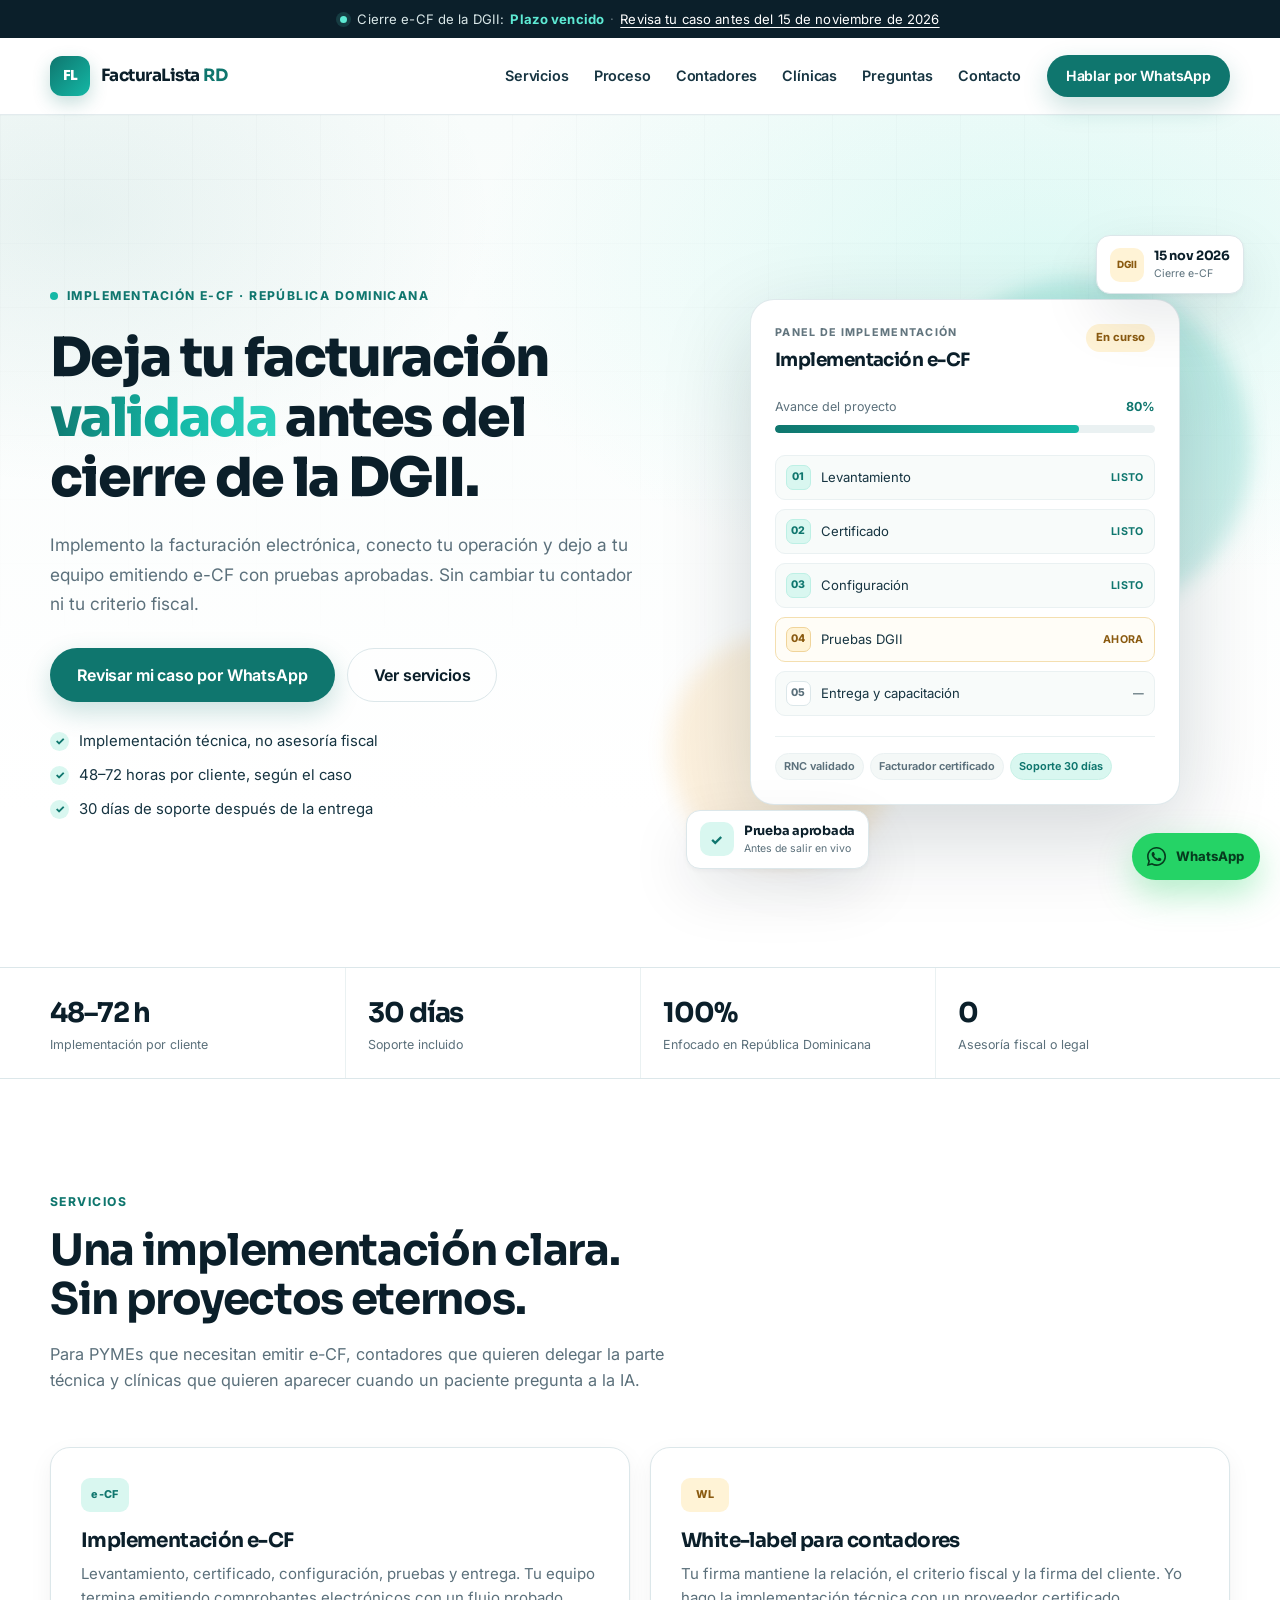
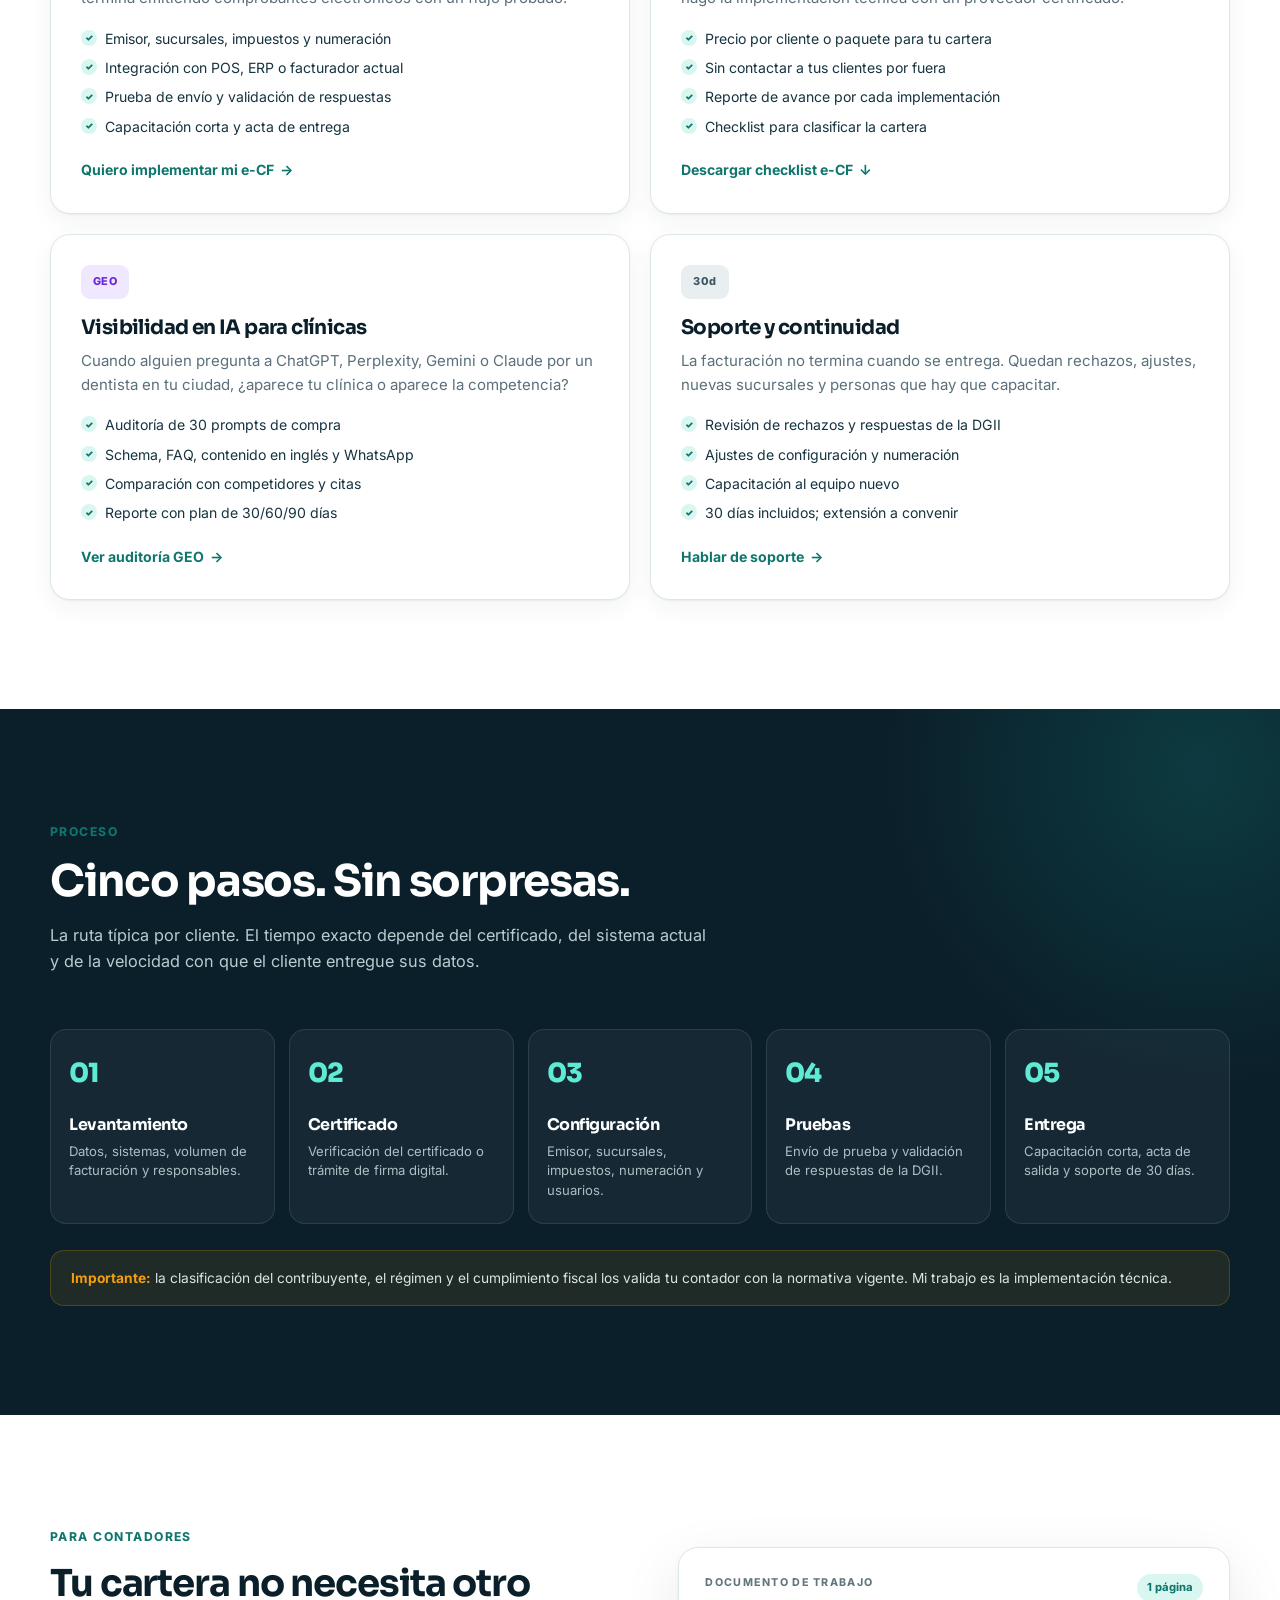
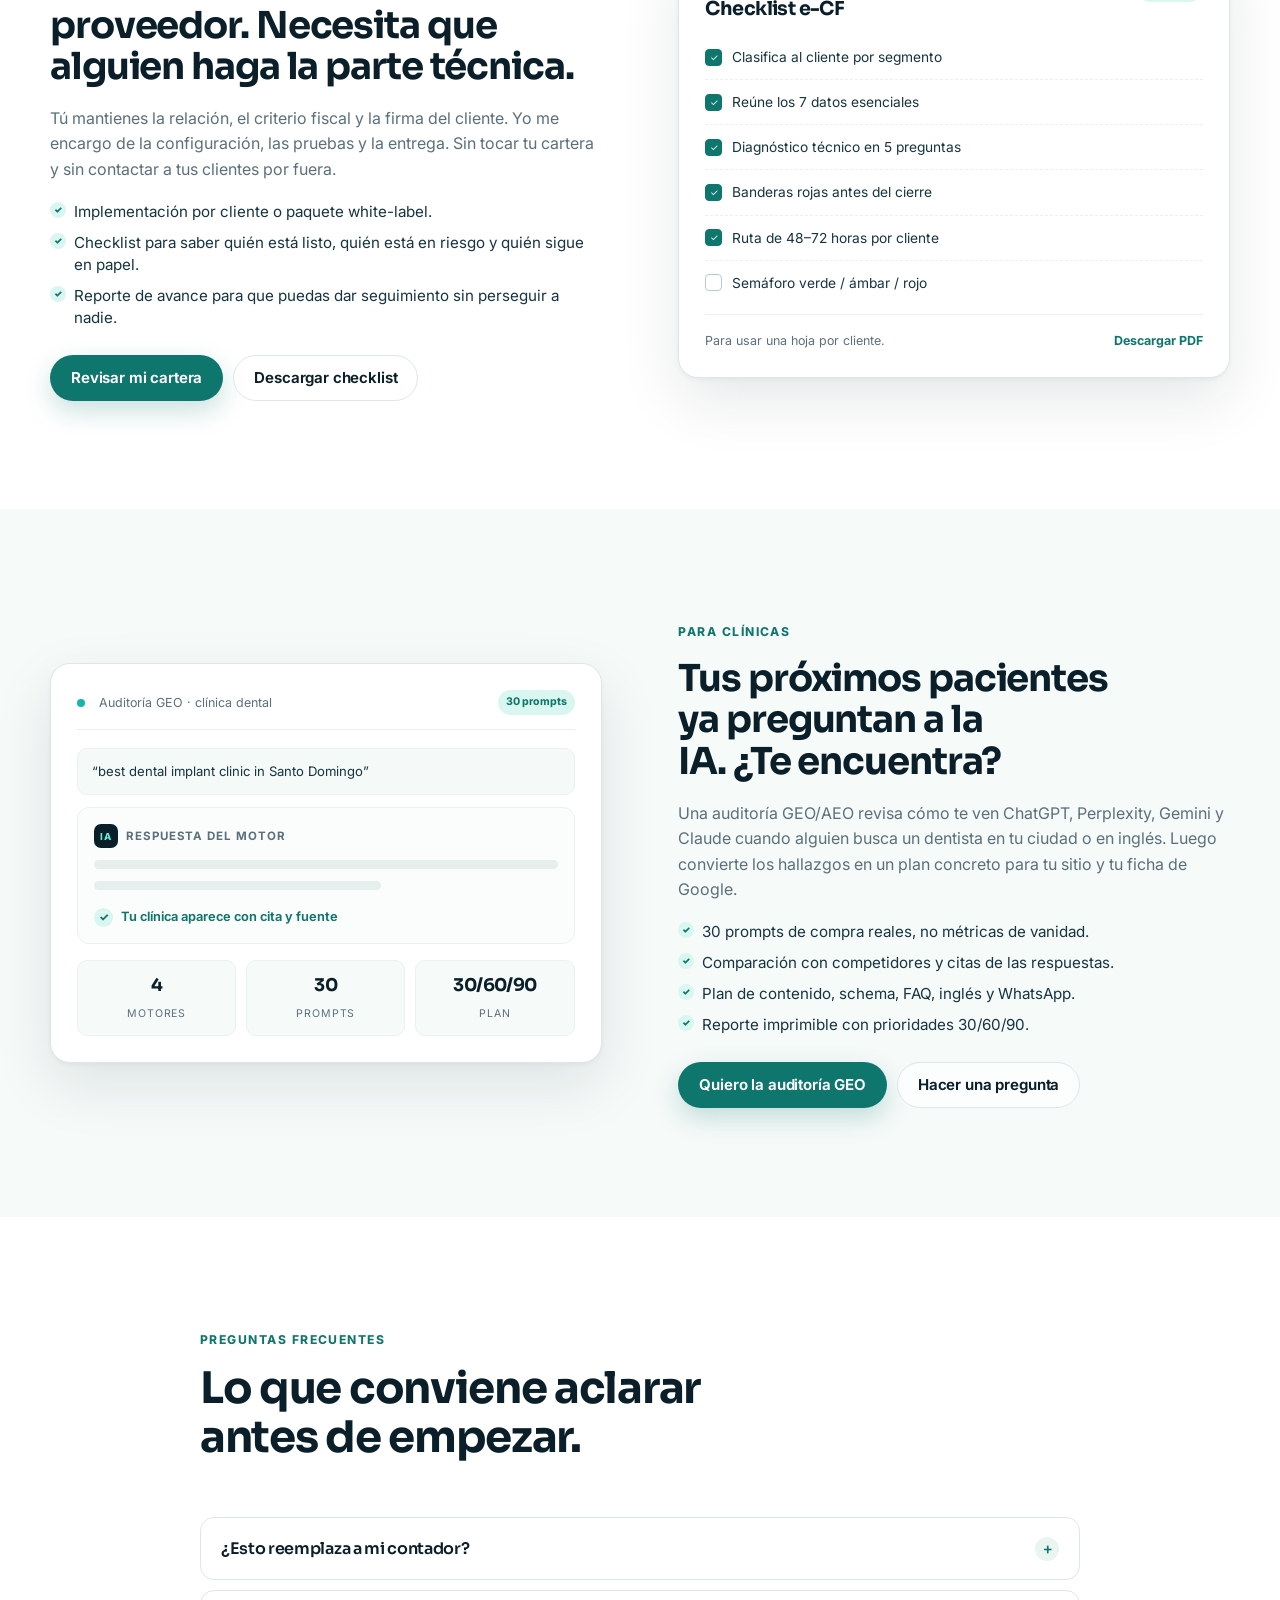
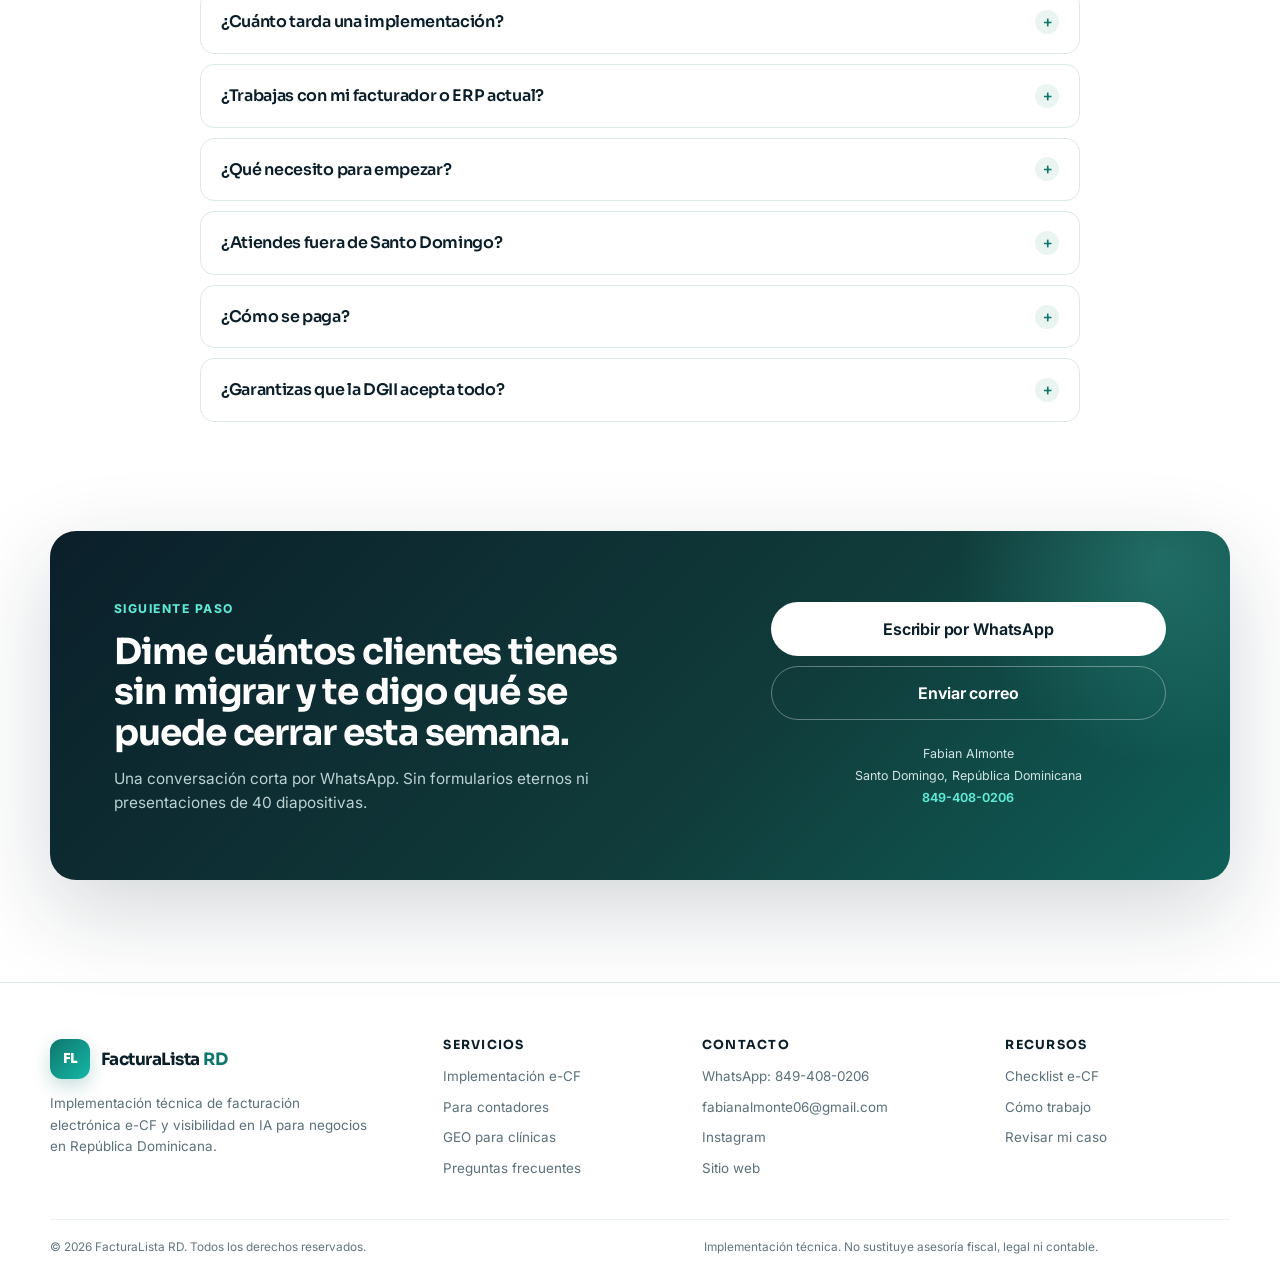
==== index.html @ 4942e8e4 "Publicar sitio de FacturaLista RD" ====
<!doctype html>
<html lang="es">
<head>
  <meta charset="utf-8">
  <meta name="viewport" content="width=device-width, initial-scale=1">
  <title>FacturaLista RD — Facturación electrónica e-CF y visibilidad en IA</title>
  <meta name="description" content="Implementación de facturación electrónica e-CF en República Dominicana y auditorías GEO para clínicas. Implementación técnica en 48–72 horas, con pruebas y soporte de 30 días.">
  <meta name="theme-color" content="#0b1f2a">
  <meta name="robots" content="index, follow">
  <link rel="canonical" href="https://fabian0602.github.io/facturalista/">
  <link rel="icon" href="assets/favicon.svg" type="image/svg+xml">

  <meta property="og:type" content="website">
  <meta property="og:locale" content="es_DO">
  <meta property="og:site_name" content="FacturaLista RD">
  <meta property="og:title" content="FacturaLista RD — Facturación electrónica e-CF sin complicaciones">
  <meta property="og:description" content="Deja tu facturación validada antes del cierre de la DGII. Implementación técnica, pruebas y soporte para PYMEs, contadores y clínicas.">
  <meta property="og:url" content="https://fabian0602.github.io/facturalista/">
  <meta property="og:image" content="https://fabian0602.github.io/facturalista/assets/og-facturalista.jpg">
  <meta name="twitter:card" content="summary_large_image">
  <meta name="twitter:title" content="FacturaLista RD — Facturación electrónica e-CF">
  <meta name="twitter:description" content="Implementación técnica de e-CF y visibilidad en IA para clínicas en República Dominicana.">
  <meta name="twitter:image" content="https://fabian0602.github.io/facturalista/assets/og-facturalista.jpg">

  <link rel="preconnect" href="https://fonts.googleapis.com">
  <link rel="preconnect" href="https://fonts.gstatic.com" crossorigin>
  <link href="https://fonts.googleapis.com/css2?family=Inter:wght@400;500;600;700&family=Sora:wght@500;600;700;800&display=swap" rel="stylesheet">
  <link rel="stylesheet" href="styles.css">

  <script type="application/ld+json">
  {
    "@context": "https://schema.org",
    "@type": "ProfessionalService",
    "name": "FacturaLista RD",
    "description": "Implementación técnica de facturación electrónica e-CF y auditorías GEO/AEO para clínicas en República Dominicana.",
    "email": "fabianalmonte06@gmail.com",
    "telephone": "+1-849-408-0206",
    "areaServed": {"@type": "Country", "name": "República Dominicana"},
    "founder": {"@type": "Person", "name": "Fabian Almonte"},
    "knowsAbout": ["Facturación electrónica e-CF", "DGII", "GEO", "AEO", "Visibilidad en IA"],
    "priceRange": "RD$$",
    "availableLanguage": ["es", "en"]
  }
  </script>
</head>
<body>
<a class="skip-link" href="#contenido">Saltar al contenido</a>

<div class="topbar">
  <div class="container topbar-inner">
    <span class="topbar-dot" aria-hidden="true"></span>
    <p>
      Cierre e-CF de la DGII: <strong data-countdown>calculando…</strong>
      <span class="topbar-sep">·</span>
      <a href="#contacto">Revisa tu caso antes del 15 de noviembre de 2026</a>
    </p>
  </div>
</div>

<header class="site-header">
  <div class="container nav-wrap">
    <a class="brand" href="#inicio" aria-label="FacturaLista RD, inicio">
      <span class="brand-mark" aria-hidden="true">FL</span>
      <span class="brand-text">FacturaLista <em>RD</em></span>
    </a>

    <button class="nav-toggle" type="button" aria-label="Abrir menú" aria-expanded="false" aria-controls="nav" data-nav-toggle>
      <span></span><span></span><span></span>
    </button>

    <nav class="nav" id="nav" aria-label="Principal" data-nav>
      <a href="#servicios">Servicios</a>
      <a href="#proceso">Proceso</a>
      <a href="#contadores">Contadores</a>
      <a href="#clinicas">Clínicas</a>
      <a href="#faq">Preguntas</a>
      <a href="#contacto">Contacto</a>
    </nav>

    <a class="btn btn-primary btn-nav" href="https://wa.me/18494080206" data-wa>
      Hablar por WhatsApp
    </a>
  </div>
</header>

<main id="contenido">
  <section class="hero" id="inicio">
    <div class="container hero-grid">
      <div class="hero-copy reveal">
        <span class="eyebrow"><span class="pulse" aria-hidden="true"></span> Implementación e-CF · República Dominicana</span>
        <h1>Deja tu facturación <span class="grad">validada</span> antes del cierre de la DGII.</h1>
        <p class="lead">
          Implemento la facturación electrónica, conecto tu operación y dejo a tu equipo emitiendo e-CF con pruebas aprobadas.
          Sin cambiar tu contador ni tu criterio fiscal.
        </p>
        <div class="hero-actions">
          <a class="btn btn-primary btn-lg" href="https://wa.me/18494080206" data-wa>
            Revisar mi caso por WhatsApp
          </a>
          <a class="btn btn-ghost btn-lg" href="#servicios">Ver servicios</a>
        </div>
        <ul class="hero-points">
          <li><span class="check" aria-hidden="true">✓</span> Implementación técnica, no asesoría fiscal</li>
          <li><span class="check" aria-hidden="true">✓</span> 48–72 horas por cliente, según el caso</li>
          <li><span class="check" aria-hidden="true">✓</span> 30 días de soporte después de la entrega</li>
        </ul>
      </div>

      <div class="hero-visual reveal" aria-label="Vista ilustrativa de una implementación e-CF">
        <div class="glow glow-a" aria-hidden="true"></div>
        <div class="glow glow-b" aria-hidden="true"></div>

        <div class="mock-card">
          <div class="mock-head">
            <div>
              <span class="mock-kicker">Panel de implementación</span>
              <strong>Implementación e-CF</strong>
            </div>
            <span class="mock-status">En curso</span>
          </div>

          <div class="mock-progress">
            <div class="mock-progress-head">
              <span>Avance del proyecto</span>
              <strong>80%</strong>
            </div>
            <div class="mock-bar"><span></span></div>
          </div>

          <ul class="mock-steps">
            <li class="done"><span>01</span> Levantamiento <b>Listo</b></li>
            <li class="done"><span>02</span> Certificado <b>Listo</b></li>
            <li class="done"><span>03</span> Configuración <b>Listo</b></li>
            <li class="current"><span>04</span> Pruebas DGII <b>Ahora</b></li>
            <li><span>05</span> Entrega y capacitación <b>—</b></li>
          </ul>

          <div class="mock-foot">
            <span class="mock-chip">RNC validado</span>
            <span class="mock-chip">Facturador certificado</span>
            <span class="mock-chip is-teal">Soporte 30 días</span>
          </div>
        </div>

        <div class="float-card float-a">
          <span class="float-icon" aria-hidden="true">DGII</span>
          <div><strong>15 nov 2026</strong><span>Cierre e-CF</span></div>
        </div>
        <div class="float-card float-b">
          <span class="float-icon is-teal" aria-hidden="true">✓</span>
          <div><strong>Prueba aprobada</strong><span>Antes de salir en vivo</span></div>
        </div>
      </div>
    </div>
  </section>

  <section class="trust-strip" aria-label="Datos de la implementación">
    <div class="container trust-grid">
      <div><strong>48–72 h</strong><span>Implementación por cliente</span></div>
      <div><strong>30 días</strong><span>Soporte incluido</span></div>
      <div><strong>100%</strong><span>Enfocado en República Dominicana</span></div>
      <div><strong>0</strong><span>Asesoría fiscal o legal</span></div>
    </div>
  </section>

  <section class="section" id="servicios">
    <div class="container">
      <div class="section-head reveal">
        <span class="eyebrow">Servicios</span>
        <h2>Una implementación clara. Sin proyectos eternos.</h2>
        <p>Para PYMEs que necesitan emitir e-CF, contadores que quieren delegar la parte técnica y clínicas que quieren aparecer cuando un paciente pregunta a la IA.</p>
      </div>

      <div class="cards-2">
        <article class="service-card reveal">
          <span class="service-icon" aria-hidden="true">e-CF</span>
          <h3>Implementación e-CF</h3>
          <p>Levantamiento, certificado, configuración, pruebas y entrega. Tu equipo termina emitiendo comprobantes electrónicos con un flujo probado.</p>
          <ul class="ticks">
            <li>Emisor, sucursales, impuestos y numeración</li>
            <li>Integración con POS, ERP o facturador actual</li>
            <li>Prueba de envío y validación de respuestas</li>
            <li>Capacitación corta y acta de entrega</li>
          </ul>
          <a class="text-link" href="#contacto">Quiero implementar mi e-CF <span aria-hidden="true">→</span></a>
        </article>

        <article class="service-card reveal">
          <span class="service-icon is-amber" aria-hidden="true">WL</span>
          <h3>White-label para contadores</h3>
          <p>Tu firma mantiene la relación, el criterio fiscal y la firma del cliente. Yo hago la implementación técnica con un proveedor certificado.</p>
          <ul class="ticks">
            <li>Precio por cliente o paquete para tu cartera</li>
            <li>Sin contactar a tus clientes por fuera</li>
            <li>Reporte de avance por cada implementación</li>
            <li>Checklist para clasificar la cartera</li>
          </ul>
          <a class="text-link" href="assets/checklist-contadores.pdf" download>Descargar checklist e-CF <span aria-hidden="true">↓</span></a>
        </article>

        <article class="service-card reveal">
          <span class="service-icon is-violet" aria-hidden="true">GEO</span>
          <h3>Visibilidad en IA para clínicas</h3>
          <p>Cuando alguien pregunta a ChatGPT, Perplexity, Gemini o Claude por un dentista en tu ciudad, ¿aparece tu clínica o aparece la competencia?</p>
          <ul class="ticks">
            <li>Auditoría de 30 prompts de compra</li>
            <li>Schema, FAQ, contenido en inglés y WhatsApp</li>
            <li>Comparación con competidores y citas</li>
            <li>Reporte con plan de 30/60/90 días</li>
          </ul>
          <a class="text-link" href="#clinicas">Ver auditoría GEO <span aria-hidden="true">→</span></a>
        </article>

        <article class="service-card reveal">
          <span class="service-icon is-slate" aria-hidden="true">30d</span>
          <h3>Soporte y continuidad</h3>
          <p>La facturación no termina cuando se entrega. Quedan rechazos, ajustes, nuevas sucursales y personas que hay que capacitar.</p>
          <ul class="ticks">
            <li>Revisión de rechazos y respuestas de la DGII</li>
            <li>Ajustes de configuración y numeración</li>
            <li>Capacitación al equipo nuevo</li>
            <li>30 días incluidos; extensión a convenir</li>
          </ul>
          <a class="text-link" href="#contacto">Hablar de soporte <span aria-hidden="true">→</span></a>
        </article>
      </div>
    </div>
  </section>

  <section class="section section-dark" id="proceso">
    <div class="container">
      <div class="section-head light reveal">
        <span class="eyebrow">Proceso</span>
        <h2>Cinco pasos. Sin sorpresas.</h2>
        <p>La ruta típica por cliente. El tiempo exacto depende del certificado, del sistema actual y de la velocidad con que el cliente entregue sus datos.</p>
      </div>

      <ol class="steps">
        <li class="reveal">
          <span class="step-n">01</span>
          <h3>Levantamiento</h3>
          <p>Datos, sistemas, volumen de facturación y responsables.</p>
        </li>
        <li class="reveal">
          <span class="step-n">02</span>
          <h3>Certificado</h3>
          <p>Verificación del certificado o trámite de firma digital.</p>
        </li>
        <li class="reveal">
          <span class="step-n">03</span>
          <h3>Configuración</h3>
          <p>Emisor, sucursales, impuestos, numeración y usuarios.</p>
        </li>
        <li class="reveal">
          <span class="step-n">04</span>
          <h3>Pruebas</h3>
          <p>Envío de prueba y validación de respuestas de la DGII.</p>
        </li>
        <li class="reveal">
          <span class="step-n">05</span>
          <h3>Entrega</h3>
          <p>Capacitación corta, acta de salida y soporte de 30 días.</p>
        </li>
      </ol>

      <div class="process-note reveal">
        <strong>Importante:</strong> la clasificación del contribuyente, el régimen y el cumplimiento fiscal los valida tu contador con la normativa vigente. Mi trabajo es la implementación técnica.
      </div>
    </div>
  </section>

  <section class="section" id="contadores">
    <div class="container split">
      <div class="split-copy reveal">
        <span class="eyebrow">Para contadores</span>
        <h2>Tu cartera no necesita otro proveedor. Necesita que alguien haga la parte técnica.</h2>
        <p>Tú mantienes la relación, el criterio fiscal y la firma del cliente. Yo me encargo de la configuración, las pruebas y la entrega. Sin tocar tu cartera y sin contactar a tus clientes por fuera.</p>
        <ul class="ticks ticks-lg">
          <li>Implementación por cliente o paquete white-label.</li>
          <li>Checklist para saber quién está listo, quién está en riesgo y quién sigue en papel.</li>
          <li>Reporte de avance para que puedas dar seguimiento sin perseguir a nadie.</li>
        </ul>
        <div class="split-actions">
          <a class="btn btn-primary" href="https://wa.me/18494080206" data-wa>Revisar mi cartera</a>
          <a class="btn btn-ghost" href="assets/checklist-contadores.pdf" download>Descargar checklist</a>
        </div>
      </div>

      <div class="checklist-card reveal" aria-label="Vista previa del checklist e-CF">
        <div class="checklist-head">
          <div><span class="mini-kicker">Documento de trabajo</span><strong>Checklist e-CF</strong></div>
          <span class="checklist-badge">1 página</span>
        </div>
        <ul class="checklist-items">
          <li><span class="box checked" aria-hidden="true">✓</span> Clasifica al cliente por segmento</li>
          <li><span class="box checked" aria-hidden="true">✓</span> Reúne los 7 datos esenciales</li>
          <li><span class="box checked" aria-hidden="true">✓</span> Diagnóstico técnico en 5 preguntas</li>
          <li><span class="box checked" aria-hidden="true">✓</span> Banderas rojas antes del cierre</li>
          <li><span class="box checked" aria-hidden="true">✓</span> Ruta de 48–72 horas por cliente</li>
          <li><span class="box" aria-hidden="true"></span> Semáforo verde / ámbar / rojo</li>
        </ul>
        <div class="checklist-foot">
          <span>Para usar una hoja por cliente.</span>
          <a href="assets/checklist-contadores.pdf" download>Descargar PDF</a>
        </div>
      </div>
    </div>
  </section>

  <section class="section section-soft" id="clinicas">
    <div class="container split split-reverse">
      <div class="split-copy reveal">
        <span class="eyebrow">Para clínicas</span>
        <h2>Tus próximos pacientes ya preguntan a la IA. ¿Te encuentra?</h2>
        <p>Una auditoría GEO/AEO revisa cómo te ven ChatGPT, Perplexity, Gemini y Claude cuando alguien busca un dentista en tu ciudad o en inglés. Luego convierte los hallazgos en un plan concreto para tu sitio y tu ficha de Google.</p>
        <ul class="ticks ticks-lg">
          <li>30 prompts de compra reales, no métricas de vanidad.</li>
          <li>Comparación con competidores y citas de las respuestas.</li>
          <li>Plan de contenido, schema, FAQ, inglés y WhatsApp.</li>
          <li>Reporte imprimible con prioridades 30/60/90.</li>
        </ul>
        <div class="split-actions">
          <a class="btn btn-primary" href="https://wa.me/18494080206" data-wa>Quiero la auditoría GEO</a>
          <a class="btn btn-ghost" href="#contacto">Hacer una pregunta</a>
        </div>
      </div>

      <div class="geo-card reveal" aria-label="Vista ilustrativa de una auditoría GEO">
        <div class="geo-head">
          <span class="geo-dot"></span>
          <span>Auditoría GEO · clínica dental</span>
          <span class="geo-live">30 prompts</span>
        </div>
        <div class="geo-query">“best dental implant clinic in Santo Domingo”</div>
        <div class="geo-answer">
          <div class="geo-answer-head"><span class="ai-mark">IA</span> Respuesta del motor</div>
          <p class="geo-skeleton"></p>
          <p class="geo-skeleton short"></p>
          <div class="geo-result"><span class="check" aria-hidden="true">✓</span> Tu clínica aparece con cita y fuente</div>
        </div>
        <div class="geo-metrics">
          <div><strong>4</strong><span>motores</span></div>
          <div><strong>30</strong><span>prompts</span></div>
          <div><strong>30/60/90</strong><span>plan</span></div>
        </div>
      </div>
    </div>
  </section>

  <section class="section" id="faq">
    <div class="container faq-wrap">
      <div class="section-head reveal">
        <span class="eyebrow">Preguntas frecuentes</span>
        <h2>Lo que conviene aclarar antes de empezar.</h2>
      </div>

      <div class="faq-list reveal">
        <details>
          <summary>¿Esto reemplaza a mi contador?</summary>
          <p>No. La implementación es técnica. Tu contador sigue validando la clasificación, el régimen y el cumplimiento fiscal. Yo configuro el emisor, el certificado, las pruebas y la entrega operativa.</p>
        </details>
        <details>
          <summary>¿Cuánto tarda una implementación?</summary>
          <p>La ruta típica es de 48–72 horas por cliente. El tiempo exacto depende de si el certificado está vigente, del sistema actual y de la velocidad con que se entreguen los datos y accesos.</p>
        </details>
        <details>
          <summary>¿Trabajas con mi facturador o ERP actual?</summary>
          <p>Se evalúa en el levantamiento. Si el sistema está certificado y permite la integración, se configura. Si no, se propone una migración a un facturador certificado por la DGII.</p>
        </details>
        <details>
          <summary>¿Qué necesito para empezar?</summary>
          <p>RNC y razón social, actividad económica, correo de notificaciones, certificado digital vigente, datos del sistema actual, responsable interno y una factura de prueba autorizada.</p>
        </details>
        <details>
          <summary>¿Atiendes fuera de Santo Domingo?</summary>
          <p>Sí. El trabajo puede ser remoto en toda República Dominicana. Para configuraciones que requieren presencia física se coordina aparte.</p>
        </details>
        <details>
          <summary>¿Cómo se paga?</summary>
          <p>50% al inicio y 50% al entregar, por transferencia o el método acordado. La propuesta detalla el alcance, el precio y la fecha de validez antes de empezar.</p>
        </details>
        <details>
          <summary>¿Garantizas que la DGII acepta todo?</summary>
          <p>No se puede garantizar la aceptación de la DGII: depende de la normativa, de la veracidad de los datos y de la validación oficial. Lo que sí se hace es probar el flujo, revisar las respuestas y corregir antes de salir en vivo.</p>
        </details>
      </div>
    </div>
  </section>

  <section class="cta" id="contacto">
    <div class="container">
      <div class="cta-card reveal">
        <div class="cta-copy">
          <span class="eyebrow light">Siguiente paso</span>
          <h2>Dime cuántos clientes tienes sin migrar y te digo qué se puede cerrar esta semana.</h2>
          <p>Una conversación corta por WhatsApp. Sin formularios eternos ni presentaciones de 40 diapositivas.</p>
        </div>
        <div class="cta-actions">
          <a class="btn btn-light btn-lg" href="https://wa.me/18494080206" data-wa>Escribir por WhatsApp</a>
          <a class="btn btn-outline-light btn-lg" href="mailto:fabianalmonte06@gmail.com" data-email>Enviar correo</a>
          <div class="cta-meta">
            <span>Fabian Almonte</span>
            <span>Santo Domingo, República Dominicana</span>
            <a href="tel:+18494080206">849-408-0206</a>
          </div>
        </div>
      </div>
    </div>
  </section>
</main>

<footer class="footer">
  <div class="container footer-grid">
    <div class="footer-brand">
      <a class="brand" href="#inicio" aria-label="FacturaLista RD, inicio">
        <span class="brand-mark" aria-hidden="true">FL</span>
        <span class="brand-text">FacturaLista <em>RD</em></span>
      </a>
      <p>Implementación técnica de facturación electrónica e-CF y visibilidad en IA para negocios en República Dominicana.</p>
    </div>

    <div class="footer-col">
      <h3>Servicios</h3>
      <a href="#servicios">Implementación e-CF</a>
      <a href="#contadores">Para contadores</a>
      <a href="#clinicas">GEO para clínicas</a>
      <a href="#faq">Preguntas frecuentes</a>
    </div>

    <div class="footer-col">
      <h3>Contacto</h3>
      <a href="https://wa.me/18494080206" data-wa>WhatsApp: 849-408-0206</a>
      <a href="mailto:fabianalmonte06@gmail.com" data-email>fabianalmonte06@gmail.com</a>
      <a href="https://instagram.com/" data-social="instagram" hidden rel="noopener" target="_blank">Instagram</a>
      <a href="https://linkedin.com/in/" data-social="linkedin" hidden rel="noopener" target="_blank">LinkedIn</a>
      <a href="#" data-social="web" hidden rel="noopener" target="_blank">Sitio web</a>
    </div>

    <div class="footer-col">
      <h3>Recursos</h3>
      <a href="assets/checklist-contadores.pdf" download>Checklist e-CF</a>
      <a href="#proceso">Cómo trabajo</a>
      <a href="#contacto">Revisar mi caso</a>
    </div>
  </div>

  <div class="container footer-bottom">
    <p>© <span data-year>2026</span> FacturaLista RD. Todos los derechos reservados.</p>
    <p class="footer-legal">Implementación técnica. No sustituye asesoría fiscal, legal ni contable.</p>
  </div>
</footer>

<a class="wa-float" href="https://wa.me/18494080206" data-wa aria-label="Escribir por WhatsApp">
  <svg viewBox="0 0 24 24" aria-hidden="true" focusable="false">
    <path d="M12.04 2C6.58 2 2.13 6.45 2.13 11.91c0 1.75.46 3.45 1.32 4.95L2 22l5.25-1.38a9.9 9.9 0 0 0 4.79 1.22h.01c5.46 0 9.91-4.45 9.91-9.91C21.96 6.45 17.5 2 12.04 2Zm0 18.15h-.01a8.2 8.2 0 0 1-4.18-1.15l-.3-.18-3.12.82.83-3.04-.2-.31a8.2 8.2 0 0 1-1.26-4.38c0-4.54 3.7-8.23 8.24-8.23 2.2 0 4.27.86 5.82 2.41a8.18 8.18 0 0 1 2.41 5.83c0 4.54-3.69 8.23-8.23 8.23Zm4.52-6.16c-.25-.12-1.47-.72-1.7-.8-.23-.09-.4-.13-.57.12-.17.25-.65.8-.8.97-.15.17-.29.19-.54.06-.25-.12-1.05-.39-2-1.23-.74-.66-1.24-1.47-1.39-1.72-.15-.25-.02-.39.11-.51.11-.11.25-.29.37-.44.12-.15.17-.25.25-.42.08-.17.04-.31-.02-.44-.06-.12-.57-1.37-.78-1.88-.2-.49-.41-.42-.57-.43h-.49c-.17 0-.44.06-.67.31-.23.25-.88.86-.88 2.1s.9 2.44 1.03 2.61c.12.17 1.77 2.7 4.29 3.79.6.26 1.07.41 1.44.53.6.19 1.15.16 1.58.1.48-.07 1.47-.6 1.68-1.18.21-.58.21-1.08.15-1.18-.06-.1-.23-.16-.48-.28Z"/>
  </svg>
  <span>WhatsApp</span>
</a>

<script src="config.js"></script>
<script src="script.js"></script>
</body>
</html>
---- styles.css ----
:root {
  --ink: #0b1f2a;
  --ink-2: #163441;
  --ink-3: #234b5a;
  --muted: #5b707b;
  --muted-2: #62757e;
  --line: #dce7ea;
  --line-2: #eaf1f2;
  --bg: #f6faf9;
  --bg-soft: #eaf4f1;
  --white: #ffffff;
  --teal: #0f766e;
  --teal-dark: #0b5d57;
  --teal-2: #14b8a6;
  --mint: #5eead4;
  --mint-soft: #d9f7f0;
  --amber: #f59e0b;
  --amber-soft: #fff3d6;
  --violet: #6d28d9;
  --violet-soft: #efe8ff;
  --slate-soft: #e9eef1;
  --shadow-sm: 0 1px 2px rgba(11, 31, 42, .05), 0 8px 24px rgba(11, 31, 42, .05);
  --shadow-md: 0 2px 4px rgba(11, 31, 42, .04), 0 22px 60px rgba(11, 31, 42, .10);
  --shadow-lg: 0 30px 90px rgba(11, 31, 42, .18);
  --radius: 20px;
  --radius-sm: 12px;
  --container: 1180px;
  --font-body: "Inter", "Segoe UI", system-ui, -apple-system, sans-serif;
  --font-display: "Sora", "Segoe UI", system-ui, sans-serif;
}

* { box-sizing: border-box; }
html { scroll-behavior: smooth; scroll-padding-top: 92px; }
body {
  margin: 0;
  font-family: var(--font-body);
  background: var(--white);
  color: var(--ink);
  font-size: 16px;
  line-height: 1.6;
  overflow-x: hidden;
  -webkit-font-smoothing: antialiased;
  text-rendering: optimizeLegibility;
}
body.nav-open { overflow: hidden; }
h1, h2, h3, p { margin: 0; }
h1, h2, h3 { font-family: var(--font-display); line-height: 1.12; letter-spacing: -.03em; text-wrap: balance; }
h1 { font-size: clamp(2.4rem, 4.2vw, 3.7rem); font-weight: 800; }
h2 { font-size: clamp(1.9rem, 3.4vw, 3.05rem); font-weight: 700; }
h3 { font-size: 1.25rem; font-weight: 700; }
a { color: var(--teal); text-decoration: none; }
a:hover { text-decoration: underline; }
img, svg { max-width: 100%; }
ul, ol { margin: 0; padding: 0; list-style: none; }
button { font: inherit; }
:focus-visible { outline: 3px solid rgba(20, 184, 166, .55); outline-offset: 3px; border-radius: 6px; }

.container { width: min(var(--container), calc(100% - 48px)); margin-inline: auto; }
.skip-link {
  position: fixed; left: 18px; top: -80px; z-index: 999;
  background: var(--ink); color: #fff; padding: 12px 18px; border-radius: 10px;
  transition: top .2s ease;
}
.skip-link:focus { top: 18px; }

/* ---------- Botones ---------- */
.btn {
  display: inline-flex; align-items: center; justify-content: center; gap: 9px;
  min-height: 46px; padding: 0 20px; border-radius: 999px;
  font-weight: 650; font-size: .94rem; letter-spacing: -.01em;
  border: 1px solid transparent; cursor: pointer;
  transition: transform .18s ease, box-shadow .18s ease, background .18s ease, border-color .18s ease;
  white-space: nowrap;
}
.btn:hover { text-decoration: none; transform: translateY(-1px); }
.btn-primary { background: var(--teal); color: #fff; box-shadow: 0 10px 26px rgba(15, 118, 110, .22); }
.btn-primary:hover { background: var(--teal-dark); box-shadow: 0 14px 34px rgba(15, 118, 110, .3); }
.btn-ghost { background: rgba(255, 255, 255, .72); color: var(--ink); border-color: var(--line); }
.btn-ghost:hover { border-color: #b9ccd1; background: #fff; }
.btn-light { background: #fff; color: var(--ink); }
.btn-light:hover { background: var(--mint-soft); }
.btn-outline-light { background: transparent; color: #fff; border-color: rgba(255, 255, 255, .34); }
.btn-outline-light:hover { border-color: rgba(255, 255, 255, .7); background: rgba(255, 255, 255, .08); }
.btn-lg { min-height: 54px; padding: 0 26px; font-size: 1rem; }

/* ---------- Barra superior ---------- */
.topbar {
  background: var(--ink); color: #d9e7e8;
  font-size: .82rem; letter-spacing: .01em;
}
.topbar-inner { display: flex; align-items: center; justify-content: center; gap: 10px; min-height: 38px; text-align: center; }
.topbar p { display: flex; flex-wrap: wrap; align-items: center; justify-content: center; gap: 6px; }
.topbar strong { color: var(--mint); font-weight: 700; }
.topbar a { color: #fff; text-decoration: underline; text-underline-offset: 3px; }
.topbar a:hover { color: var(--mint); }
.topbar-dot { width: 7px; height: 7px; border-radius: 50%; background: var(--mint); box-shadow: 0 0 0 4px rgba(94, 234, 212, .14); flex: none; }
.topbar-sep { opacity: .45; }

/* ---------- Header ---------- */
.site-header {
  position: sticky; top: 0; z-index: 80;
  background: rgba(255, 255, 255, .86);
  border-bottom: 1px solid rgba(220, 231, 234, .8);
  backdrop-filter: blur(16px);
}
.nav-wrap { display: flex; align-items: center; gap: 26px; min-height: 76px; }
.brand { display: inline-flex; align-items: center; gap: 11px; color: var(--ink); flex: none; }
.brand:hover { text-decoration: none; }
.brand-mark {
  display: inline-grid; place-items: center; width: 40px; height: 40px;
  border-radius: 12px; background: linear-gradient(135deg, var(--teal), var(--teal-2));
  color: #fff; font-family: var(--font-display); font-weight: 800; font-size: .86rem;
  letter-spacing: -.04em; box-shadow: 0 7px 18px rgba(15, 118, 110, .24);
}
.brand-text { font-family: var(--font-display); font-weight: 700; font-size: 1.06rem; letter-spacing: -.03em; }
.brand-text em { color: var(--teal); font-style: normal; }
.nav { display: flex; align-items: center; gap: 25px; margin-left: auto; }
.nav a {
  color: var(--ink-2); font-size: .9rem; font-weight: 600; letter-spacing: -.01em;
  padding: 8px 0; position: relative;
}
.nav a:hover { color: var(--teal); text-decoration: none; }
.nav a::after {
  content: ""; position: absolute; left: 0; right: 0; bottom: 2px; height: 2px;
  background: var(--teal); transform: scaleX(0); transform-origin: left; transition: transform .2s ease;
}
.nav a:hover::after, .nav a.is-active::after { transform: scaleX(1); }
.btn-nav { flex: none; min-height: 42px; padding: 0 18px; font-size: .88rem; }
.nav-toggle {
  display: none; width: 44px; height: 44px; border: 1px solid var(--line); border-radius: 12px;
  background: #fff; cursor: pointer; padding: 11px; margin-left: auto;
}
.nav-toggle span { display: block; height: 2px; background: var(--ink); border-radius: 2px; margin: 4px 0; transition: transform .2s ease, opacity .2s ease; }
.nav-toggle[aria-expanded="true"] span:nth-child(1) { transform: translateY(6px) rotate(45deg); }
.nav-toggle[aria-expanded="true"] span:nth-child(2) { opacity: 0; }
.nav-toggle[aria-expanded="true"] span:nth-child(3) { transform: translateY(-6px) rotate(-45deg); }

/* ---------- Hero ---------- */
.hero {
  position: relative; overflow: hidden;
  padding: clamp(64px, 9vw, 112px) 0 clamp(54px, 7vw, 90px);
  background:
    radial-gradient(900px 500px at 82% 18%, rgba(94, 234, 212, .18), transparent 65%),
    radial-gradient(700px 450px at 6% 12%, rgba(15, 118, 110, .08), transparent 60%),
    linear-gradient(180deg, #f8fcfb 0%, #ffffff 82%);
}
.hero::before {
  content: ""; position: absolute; inset: 0; pointer-events: none; opacity: .55;
  background-image: linear-gradient(rgba(11, 31, 42, .035) 1px, transparent 1px), linear-gradient(90deg, rgba(11, 31, 42, .035) 1px, transparent 1px);
  background-size: 64px 64px;
  mask-image: linear-gradient(180deg, #000 0%, transparent 72%);
}
.hero-grid { position: relative; display: grid; grid-template-columns: 1.05fr .95fr; gap: clamp(36px, 5vw, 72px); align-items: center; }
.hero-copy { max-width: 640px; }
.eyebrow {
  display: inline-flex; align-items: center; gap: 9px;
  font-size: .76rem; font-weight: 750; letter-spacing: .12em; text-transform: uppercase;
  color: var(--teal);
}
.pulse { width: 8px; height: 8px; border-radius: 50%; background: var(--teal-2); box-shadow: 0 0 0 0 rgba(20, 184, 166, .5); animation: pulse 2.2s infinite; }
.hero h1 { margin-top: 20px; color: var(--ink); }
.grad {
  background: linear-gradient(100deg, var(--teal) 0%, var(--teal-2) 55%, #2dd4bf 100%);
  -webkit-background-clip: text; background-clip: text; color: transparent;
}
.lead { margin-top: 22px; max-width: 590px; color: var(--muted); font-size: clamp(1.02rem, 1.35vw, 1.14rem); line-height: 1.7; }
.hero-actions { display: flex; flex-wrap: wrap; gap: 12px; margin-top: 30px; }
.hero-points { display: grid; gap: 10px; margin-top: 28px; color: var(--ink-2); font-size: .93rem; }
.hero-points li { display: flex; align-items: flex-start; gap: 10px; }
.check {
  display: inline-grid; place-items: center; width: 19px; height: 19px; flex: none;
  border-radius: 50%; background: var(--mint-soft); color: var(--teal); font-size: .7rem; font-weight: 800;
  margin-top: 2px;
}

/* ---------- Mock del panel ---------- */
.hero-visual { position: relative; min-height: 650px; display: grid; place-items: center; }
.glow { position: absolute; border-radius: 50%; filter: blur(10px); pointer-events: none; }
.glow-a { width: 340px; height: 340px; background: rgba(20, 184, 166, .2); top: 8%; right: -4%; }
.glow-b { width: 230px; height: 230px; background: rgba(245, 158, 11, .13); bottom: 2%; left: -6%; }
.mock-card {
  position: relative; z-index: 2; width: min(100%, 430px);
  background: #fff; border: 1px solid rgba(220, 231, 234, .9); border-radius: 24px;
  box-shadow: var(--shadow-lg); padding: 24px;
}
.mock-head { display: flex; align-items: flex-start; justify-content: space-between; gap: 12px; }
.mock-kicker, .mini-kicker { display: block; font-size: .67rem; font-weight: 750; letter-spacing: .12em; text-transform: uppercase; color: var(--muted-2); }
.mock-head strong { display: block; margin-top: 4px; font-family: var(--font-display); font-size: 1.15rem; letter-spacing: -.03em; }
.mock-status { background: var(--amber-soft); color: #8a5a10; font-size: .7rem; font-weight: 750; padding: 5px 10px; border-radius: 999px; white-space: nowrap; }
.mock-progress { margin-top: 22px; }
.mock-progress-head { display: flex; justify-content: space-between; font-size: .78rem; color: var(--muted); }
.mock-progress-head strong { color: var(--teal); }
.mock-bar { height: 8px; background: var(--line-2); border-radius: 999px; margin-top: 8px; overflow: hidden; }
.mock-bar span { display: block; height: 100%; width: 80%; border-radius: inherit; background: linear-gradient(90deg, var(--teal), var(--teal-2)); }
.mock-steps { margin-top: 22px; display: grid; gap: 9px; }
.mock-steps li {
  display: flex; align-items: center; gap: 10px; padding: 9px 10px; border-radius: 10px;
  background: #f8fbfa; border: 1px solid var(--line-2); font-size: .82rem; color: var(--ink-2);
}
.mock-steps li span { display: grid; place-items: center; width: 25px; height: 25px; border-radius: 7px; background: #fff; border: 1px solid var(--line); font-size: .66rem; font-weight: 800; color: var(--muted); flex: none; }
.mock-steps li b { margin-left: auto; font-size: .67rem; letter-spacing: .04em; text-transform: uppercase; color: var(--muted-2); }
.mock-steps li.done span { background: var(--mint-soft); border-color: #bdf0e5; color: var(--teal); }
.mock-steps li.done b { color: var(--teal); }
.mock-steps li.current { background: #fffdf7; border-color: #f4dfb0; }
.mock-steps li.current span { background: var(--amber-soft); border-color: #f0d49a; color: #8a5a10; }
.mock-steps li.current b { color: #8a5a10; }
.mock-foot { display: flex; flex-wrap: wrap; gap: 6px; margin-top: 20px; padding-top: 16px; border-top: 1px solid var(--line-2); }
.mock-chip { font-size: .68rem; font-weight: 650; color: var(--muted); background: #f4f8f7; border: 1px solid var(--line-2); padding: 4px 8px; border-radius: 999px; }
.mock-chip.is-teal { background: var(--mint-soft); color: var(--teal); border-color: #c8f1e7; }
.float-card {
  position: absolute; z-index: 3; display: flex; align-items: center; gap: 10px;
  background: #fff; border: 1px solid var(--line); border-radius: 14px;
  padding: 10px 13px; box-shadow: var(--shadow-md);
  animation: float 6s ease-in-out infinite;
}
.float-card strong { display: block; font-family: var(--font-display); font-size: .8rem; letter-spacing: -.02em; }
.float-card span:not(.float-icon) { display: block; font-size: .66rem; color: var(--muted); }
.float-icon { display: grid; place-items: center; width: 34px; height: 34px; border-radius: 10px; background: var(--amber-soft); color: #8a5a10; font-size: .62rem; font-weight: 800; flex: none; }
.float-icon.is-teal { background: var(--mint-soft); color: var(--teal); font-size: .9rem; }
.float-a { top: 8px; right: -14px; }
.float-b { bottom: 8px; left: -14px; animation-delay: -2.4s; }

/* ---------- Trust ---------- */
.trust-strip { border-top: 1px solid var(--line); border-bottom: 1px solid var(--line); background: #fff; }
.trust-grid { display: grid; grid-template-columns: repeat(4, 1fr); }
.trust-grid > div { padding: 24px 22px; border-left: 1px solid var(--line-2); display: flex; flex-direction: column; gap: 2px; }
.trust-grid > div:first-child { border-left: 0; padding-left: 0; }
.trust-grid strong { font-family: var(--font-display); font-size: 1.7rem; letter-spacing: -.04em; color: var(--ink); }
.trust-grid span { font-size: .78rem; color: var(--muted); line-height: 1.35; }

/* ---------- Secciones ---------- */
.section { padding: clamp(68px, 8.5vw, 116px) 0; }
.section-soft { background: var(--bg); }
.section-head { max-width: 760px; margin-bottom: clamp(34px, 4.5vw, 54px); }
.section-head h2 { margin-top: 14px; color: var(--ink); }
.section-head p { margin-top: 16px; color: var(--muted); font-size: 1.02rem; max-width: 660px; }
.section-head.light h2 { color: #fff; }
.section-head.light p { color: #b8ccd0; }
.section-dark { background: var(--ink); color: #fff; position: relative; overflow: hidden; }
.section-dark::before {
  content: ""; position: absolute; width: 680px; height: 680px; right: -260px; top: -280px;
  border-radius: 50%; background: radial-gradient(circle, rgba(20, 184, 166, .18), transparent 66%);
}
.section-dark .container { position: relative; }

.cards-2 { display: grid; grid-template-columns: repeat(2, 1fr); gap: 20px; }
.service-card {
  background: #fff; border: 1px solid var(--line); border-radius: var(--radius);
  padding: 30px; box-shadow: var(--shadow-sm);
  transition: transform .22s ease, box-shadow .22s ease, border-color .22s ease;
}
.service-card:hover { transform: translateY(-3px); box-shadow: var(--shadow-md); border-color: #c9dadd; }
.service-icon {
  display: inline-grid; place-items: center; min-width: 48px; height: 34px; padding: 0 10px;
  border-radius: 9px; background: var(--mint-soft); color: var(--teal);
  font-size: .68rem; font-weight: 800; letter-spacing: .04em;
}
.service-icon.is-amber { background: var(--amber-soft); color: #8a5a10; }
.service-icon.is-violet { background: var(--violet-soft); color: var(--violet); }
.service-icon.is-slate { background: var(--slate-soft); color: #3b5563; }
.service-card h3 { margin-top: 18px; }
.service-card p { margin-top: 10px; color: var(--muted); font-size: .94rem; }
.ticks { margin-top: 18px; display: grid; gap: 9px; }
.ticks li { position: relative; padding-left: 24px; color: var(--ink-2); font-size: .88rem; line-height: 1.45; }
.ticks li::before {
  content: "✓"; position: absolute; left: 0; top: 1px; width: 16px; height: 16px;
  display: grid; place-items: center; border-radius: 50%; background: var(--mint-soft);
  color: var(--teal); font-size: .58rem; font-weight: 900;
}
.ticks-lg li { font-size: .95rem; }
.text-link { display: inline-flex; align-items: center; gap: 6px; margin-top: 22px; font-size: .88rem; font-weight: 700; color: var(--teal); }
.text-link:hover { gap: 10px; text-decoration: none; }
.text-link span { transition: transform .18s ease; }

/* ---------- Proceso ---------- */
.steps { display: grid; grid-template-columns: repeat(5, 1fr); gap: 14px; margin-top: 10px; }
.steps li {
  background: rgba(255, 255, 255, .045); border: 1px solid rgba(255, 255, 255, .1);
  border-radius: 16px; padding: 22px 18px; min-height: 190px;
  transition: background .2s ease, border-color .2s ease, transform .2s ease;
}
.steps li:hover { background: rgba(255, 255, 255, .075); border-color: rgba(94, 234, 212, .3); transform: translateY(-2px); }
.step-n { display: block; font-family: var(--font-display); font-size: 1.65rem; font-weight: 800; color: var(--mint); letter-spacing: -.04em; }
.steps h3 { margin-top: 22px; font-size: 1rem; color: #fff; }
.steps p { margin-top: 8px; color: #a9c0c4; font-size: .82rem; line-height: 1.5; }
.process-note {
  margin-top: 26px; padding: 16px 20px; border-radius: 14px;
  background: rgba(245, 158, 11, .09); border: 1px solid rgba(245, 158, 11, .22);
  color: #d8e6e7; font-size: .86rem;
}
.process-note strong { color: var(--amber); }

/* ---------- Split ---------- */
.split { display: grid; grid-template-columns: 1fr 1fr; gap: clamp(38px, 6vw, 84px); align-items: center; }
.split-reverse .split-copy { order: 2; }
.split-reverse > :last-child { order: 1; }
.split-copy h2 { margin-top: 14px; font-size: clamp(1.75rem, 2.9vw, 2.55rem); }
.split-copy > p { margin-top: 18px; color: var(--muted); font-size: 1rem; }
.split-actions { display: flex; flex-wrap: wrap; gap: 10px; margin-top: 26px; }

.checklist-card, .geo-card {
  background: #fff; border: 1px solid var(--line); border-radius: var(--radius);
  box-shadow: var(--shadow-md); padding: 26px;
}
.checklist-head, .geo-head { display: flex; align-items: flex-start; justify-content: space-between; gap: 14px; }
.checklist-head strong { display: block; margin-top: 3px; font-family: var(--font-display); font-size: 1.2rem; letter-spacing: -.03em; }
.checklist-badge { background: var(--mint-soft); color: var(--teal); font-size: .7rem; font-weight: 750; padding: 5px 10px; border-radius: 999px; white-space: nowrap; }
.checklist-items { margin-top: 22px; display: grid; gap: 11px; }
.checklist-items li { display: flex; align-items: center; gap: 10px; font-size: .86rem; color: var(--ink-2); padding-bottom: 11px; border-bottom: 1px dashed var(--line-2); }
.checklist-items li:last-child { border-bottom: 0; padding-bottom: 0; }
.box { width: 17px; height: 17px; border: 1.5px solid #b8cbd0; border-radius: 4px; flex: none; display: grid; place-items: center; font-size: .6rem; color: #fff; }
.box.checked { background: var(--teal); border-color: var(--teal); }
.checklist-foot { display: flex; align-items: center; justify-content: space-between; gap: 12px; margin-top: 20px; padding-top: 16px; border-top: 1px solid var(--line-2); font-size: .78rem; color: var(--muted); }
.checklist-foot a { font-weight: 700; }

.geo-head { align-items: center; padding-bottom: 14px; border-bottom: 1px solid var(--line-2); font-size: .78rem; color: var(--muted); }
.geo-dot { width: 8px; height: 8px; border-radius: 50%; background: var(--teal-2); flex: none; }
.geo-head > span:nth-child(2) { margin-right: auto; }
.geo-live { background: var(--mint-soft); color: var(--teal); font-size: .66rem; font-weight: 750; padding: 4px 8px; border-radius: 999px; }
.geo-query { margin-top: 18px; padding: 12px 14px; border-radius: 10px; background: #f5f9f8; border: 1px solid var(--line-2); font-size: .82rem; color: var(--ink-2); }
.geo-answer { margin-top: 12px; padding: 16px; border-radius: 12px; background: #fbfdfc; border: 1px solid var(--line-2); }
.geo-answer-head { display: flex; align-items: center; gap: 8px; font-size: .72rem; font-weight: 700; color: var(--muted); text-transform: uppercase; letter-spacing: .08em; }
.ai-mark { display: grid; place-items: center; width: 24px; height: 24px; border-radius: 7px; background: var(--ink); color: var(--mint); font-size: .6rem; font-weight: 800; }
.geo-skeleton { height: 9px; border-radius: 999px; background: #e7efee; margin-top: 12px; }
.geo-skeleton.short { width: 62%; }
.geo-result { display: flex; align-items: center; gap: 8px; margin-top: 16px; font-size: .8rem; font-weight: 650; color: var(--teal); }
.geo-metrics { display: grid; grid-template-columns: repeat(3, 1fr); gap: 10px; margin-top: 16px; }
.geo-metrics > div { background: #f6faf9; border: 1px solid var(--line-2); border-radius: 10px; padding: 10px; text-align: center; }
.geo-metrics strong { display: block; font-family: var(--font-display); font-size: 1.1rem; letter-spacing: -.03em; color: var(--ink); }
.geo-metrics span { font-size: .66rem; color: var(--muted); text-transform: uppercase; letter-spacing: .08em; }

/* ---------- FAQ ---------- */
.faq-wrap { max-width: 880px; }
.faq-list { display: grid; gap: 10px; }
.faq-list details {
  background: #fff; border: 1px solid var(--line); border-radius: 14px;
  padding: 0 20px; transition: border-color .2s ease, box-shadow .2s ease;
}
.faq-list details[open] { border-color: #b9dcd6; box-shadow: var(--shadow-sm); }
.faq-list summary {
  cursor: pointer; list-style: none; padding: 18px 32px 18px 0; position: relative;
  font-family: var(--font-display); font-size: 1rem; font-weight: 600; letter-spacing: -.02em; color: var(--ink);
}
.faq-list summary::-webkit-details-marker { display: none; }
.faq-list summary::after {
  content: "+"; position: absolute; right: 0; top: 50%; transform: translateY(-50%);
  width: 24px; height: 24px; display: grid; place-items: center; border-radius: 50%;
  background: var(--bg-soft); color: var(--teal); font-size: 1rem; font-weight: 500;
  transition: transform .2s ease, background .2s ease;
}
.faq-list details[open] summary::after { content: "–"; background: var(--mint-soft); transform: translateY(-50%) rotate(180deg); }
.faq-list details p { padding: 0 0 20px; color: var(--muted); font-size: .92rem; max-width: 720px; }

/* ---------- CTA ---------- */
.cta { padding: 0 0 clamp(68px, 8vw, 110px); }
.cta-card {
  position: relative; overflow: hidden;
  display: grid; grid-template-columns: 1.2fr .8fr; gap: clamp(28px, 5vw, 64px); align-items: center;
  background: linear-gradient(135deg, #0b1f2a 0%, #103b3a 58%, #0f5f58 100%);
  color: #fff; border-radius: 26px; padding: clamp(34px, 5vw, 64px);
  box-shadow: var(--shadow-lg);
}
.cta-card::before {
  content: ""; position: absolute; width: 420px; height: 420px; right: -140px; top: -180px;
  border-radius: 50%; background: radial-gradient(circle, rgba(94, 234, 212, .22), transparent 68%);
}
.cta-copy { position: relative; }
.cta-copy h2 { margin-top: 12px; color: #fff; font-size: clamp(1.65rem, 2.8vw, 2.5rem); }
.cta-copy p { margin-top: 14px; color: #bcd2d4; font-size: .96rem; max-width: 560px; }
.cta-actions { position: relative; display: flex; flex-direction: column; gap: 10px; }
.cta-actions .btn { width: 100%; }
.cta-meta { display: grid; gap: 2px; margin-top: 14px; font-size: .78rem; color: #d3e4e6; text-align: center; }
.cta-meta a { color: var(--mint); font-weight: 650; }
.eyebrow.light { color: var(--mint); }

/* ---------- Footer ---------- */
.footer { background: #fff; border-top: 1px solid var(--line); padding: 56px 0 26px; }
.footer-grid { display: grid; grid-template-columns: 1.6fr 1fr 1.2fr 1fr; gap: 34px; }
.footer-brand p { margin-top: 14px; color: var(--muted); font-size: .84rem; max-width: 320px; }
.footer-col { display: flex; flex-direction: column; gap: 9px; }
.footer-col h3 { font-size: .78rem; text-transform: uppercase; letter-spacing: .1em; color: var(--ink); margin-bottom: 4px; }
.footer-col a { color: var(--muted); font-size: .84rem; }
.footer-col a:hover { color: var(--teal); }
.footer-bottom { display: flex; align-items: center; justify-content: space-between; gap: 18px; margin-top: 40px; padding-top: 18px; border-top: 1px solid var(--line-2); color: var(--muted-2); font-size: .74rem; }
.footer-legal { text-align: right; padding-right: 132px; }

/* ---------- WhatsApp flotante ---------- */
.wa-float {
  position: fixed; right: 20px; bottom: 20px; z-index: 90;
  display: inline-flex; align-items: center; gap: 8px;
  background: #25d366; color: #063b1e; border-radius: 999px;
  padding: 12px 16px 12px 13px; box-shadow: 0 14px 34px rgba(37, 211, 102, .34);
  font-size: .82rem; font-weight: 750; transition: transform .18s ease, box-shadow .18s ease;
}
.wa-float:hover { text-decoration: none; transform: translateY(-2px); box-shadow: 0 18px 40px rgba(37, 211, 102, .42); }
.wa-float svg { width: 23px; height: 23px; fill: currentColor; }

/* ---------- Animaciones ---------- */
.reveal { opacity: 0; transform: translateY(18px); transition: opacity .6s ease, transform .6s ease; }
.reveal.is-visible { opacity: 1; transform: none; }
@keyframes pulse { 0% { box-shadow: 0 0 0 0 rgba(20, 184, 166, .45); } 70% { box-shadow: 0 0 0 8px rgba(20, 184, 166, 0); } 100% { box-shadow: 0 0 0 0 rgba(20, 184, 166, 0); } }
@keyframes float { 0%, 100% { transform: translateY(0); } 50% { transform: translateY(-8px); } }

/* ---------- Responsive ---------- */
@media (max-width: 1080px) {
  .hero-grid { grid-template-columns: 1fr; gap: 44px; }
  .hero-copy { max-width: 720px; }
  .hero-visual { min-height: 0; width: min(100%, 560px); margin-inline: auto; }
  .float-card { display: none; }
  .steps { grid-template-columns: repeat(3, 1fr); }
  .footer-grid { grid-template-columns: 1.4fr 1fr 1fr; }
  .footer-col:last-child { grid-column: 2 / -1; }
}

@media (max-width: 860px) {
  .nav, .btn-nav { display: none; }
  .nav-toggle { display: block; }
  .nav {
    position: fixed; inset: 118px 16px auto; z-index: 85;
    display: none; flex-direction: column; align-items: stretch; gap: 0;
    background: #fff; border: 1px solid var(--line); border-radius: 18px;
    box-shadow: var(--shadow-lg); padding: 10px; margin: 0;
  }
  .nav.is-open { display: flex; }
  .nav a { padding: 14px 14px; border-radius: 10px; font-size: 1rem; }
  .nav a:hover, .nav a.is-active { background: var(--bg-soft); }
  .nav a::after { display: none; }
  .split, .split-reverse { grid-template-columns: 1fr; gap: 34px; }
  .split-reverse .split-copy, .split-reverse > :last-child { order: initial; }
  .cards-2 { grid-template-columns: 1fr; }
  .trust-grid { grid-template-columns: 1fr 1fr; }
  .trust-grid > div:nth-child(3) { border-left: 0; padding-left: 0; }
  .cta-card { grid-template-columns: 1fr; }
  .cta-actions { max-width: 420px; }
  .footer-grid { grid-template-columns: 1fr 1fr; }
  .footer-brand { grid-column: 1 / -1; }
  .footer-col:last-child { grid-column: auto; }
  .footer-bottom { flex-direction: column; align-items: flex-start; }
  .footer-legal { text-align: left; padding-right: 0; }
  .footer { padding-bottom: 88px; }
}

@media (max-width: 620px) {
  .container { width: calc(100% - 36px); }
  .topbar-inner { min-height: 44px; font-size: .74rem; }
  .topbar-sep { display: none; }
  h1 { font-size: clamp(2.15rem, 10vw, 3.1rem); }
  .hero { padding-top: 48px; }
  .hero-actions .btn { width: 100%; }
  .hero-visual { min-height: 0; }
  .mock-card { padding: 20px; }
  .steps { grid-template-columns: 1fr 1fr; }
  .steps li { min-height: 0; padding: 18px 15px; }
  .service-card { padding: 24px; }
  .section-head h2 { font-size: clamp(1.75rem, 7vw, 2.3rem); }
  .cta-card { border-radius: 20px; padding: 28px 22px; }
  .wa-float span { display: none; }
  .wa-float { padding: 14px; right: 16px; bottom: 16px; }
  .wa-float svg { width: 26px; height: 26px; }
  .footer-grid { grid-template-columns: 1fr; gap: 26px; }
  .footer-col:last-child { grid-column: auto; }
}

@media (max-width: 420px) {
  .trust-grid { grid-template-columns: 1fr; }
  .trust-grid > div { border-left: 0; padding-left: 0; }
  .trust-grid > div + div { border-top: 1px solid var(--line-2); }
  .steps { grid-template-columns: 1fr; }
  .geo-metrics { grid-template-columns: 1fr 1fr 1fr; }
}

@media (prefers-reduced-motion: reduce) {
  html { scroll-behavior: auto; }
  *, *::before, *::after { animation-duration: .01ms !important; animation-iteration-count: 1 !important; transition-duration: .01ms !important; }
  .reveal { opacity: 1; transform: none; }
}

@media print {
  .topbar, .site-header, .wa-float, .hero-visual, .cta, .footer { display: none !important; }
  body { color: #000; }
  .section { padding: 24px 0; }
  .service-card, .checklist-card, .geo-card { box-shadow: none; break-inside: avoid; }
}
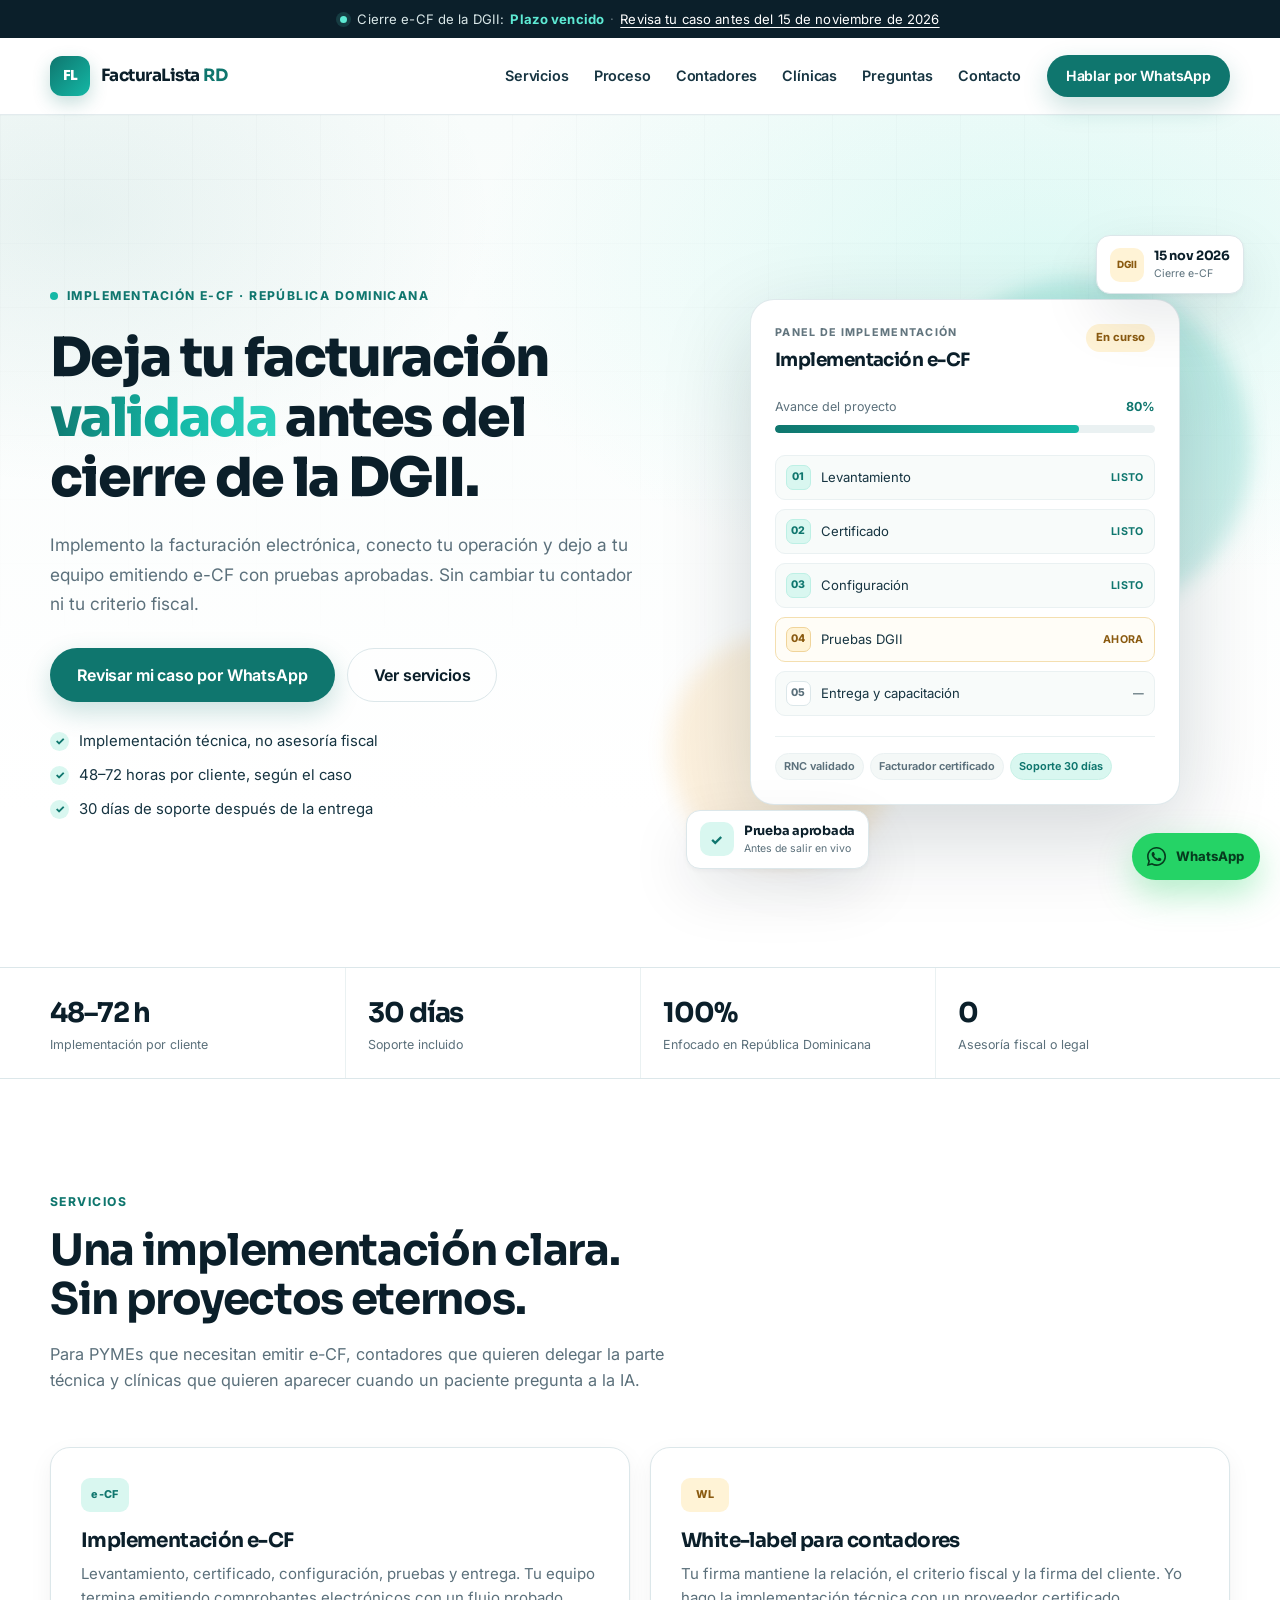
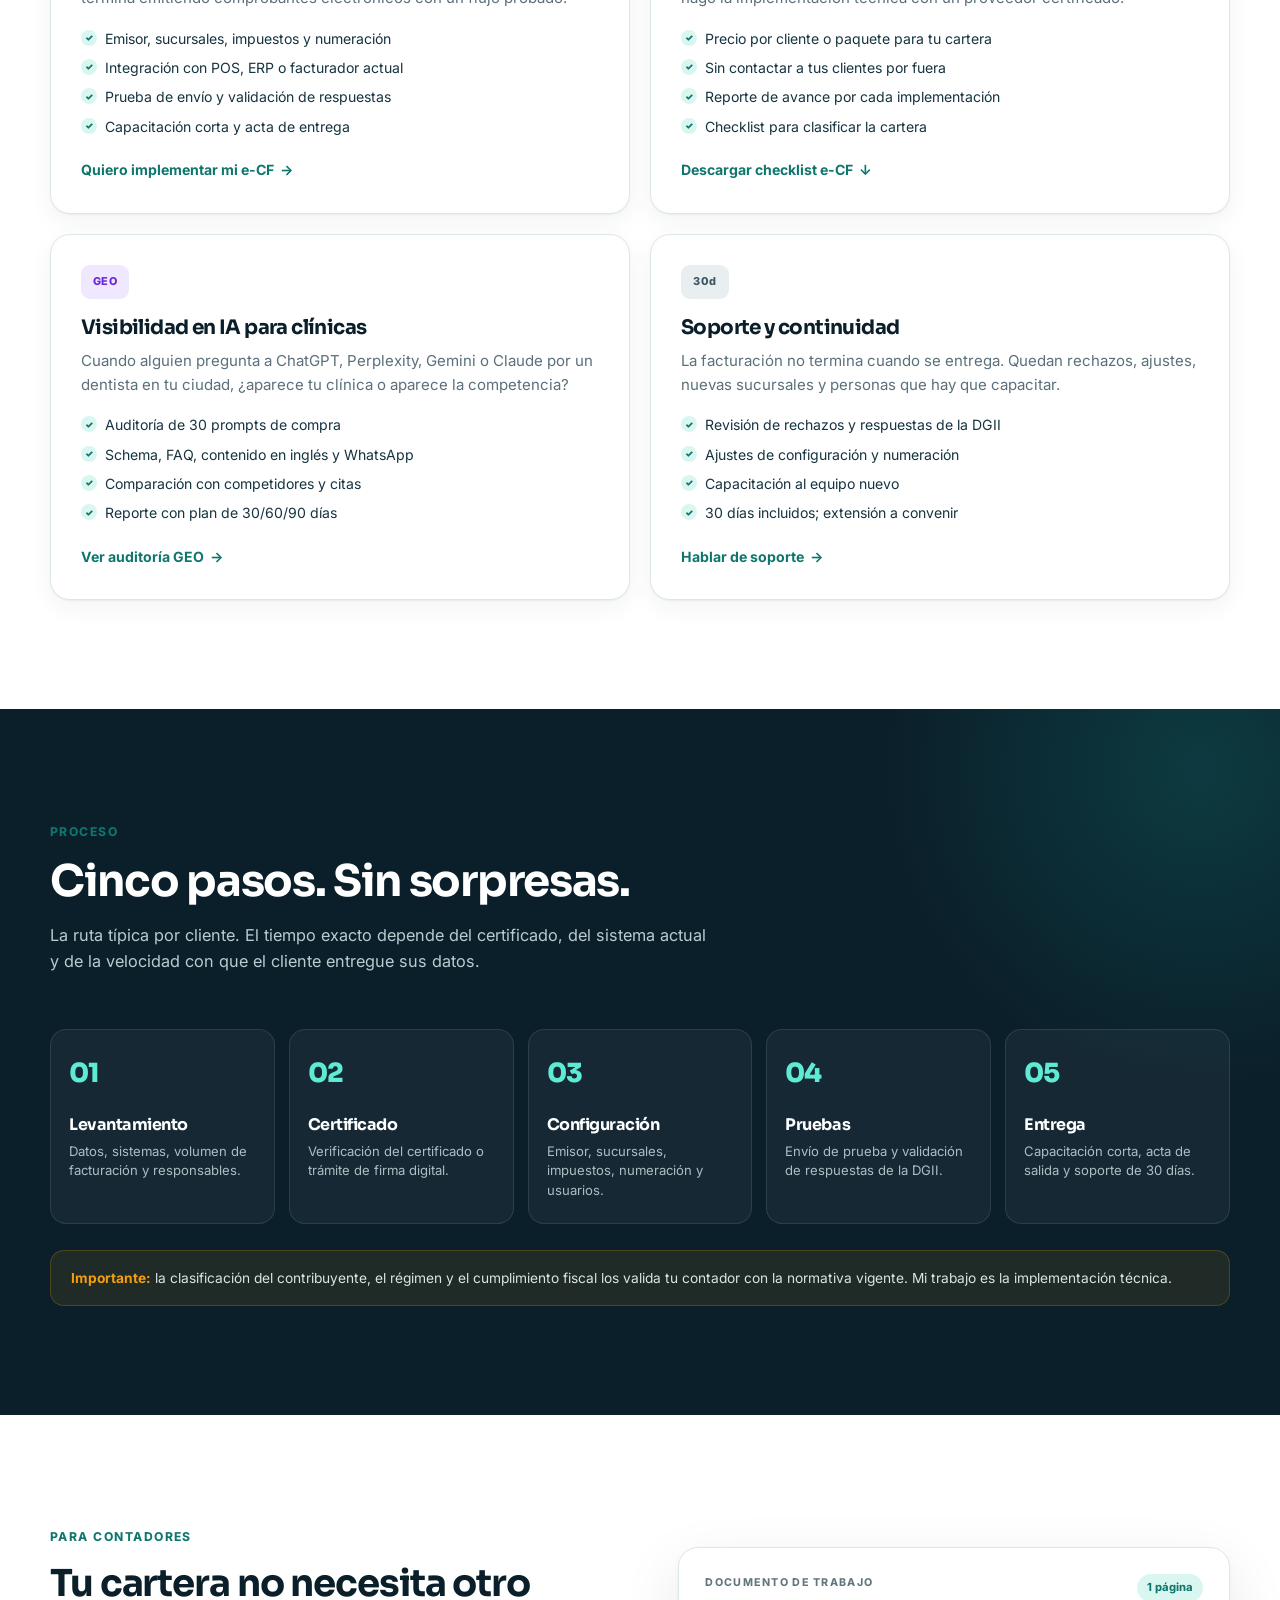
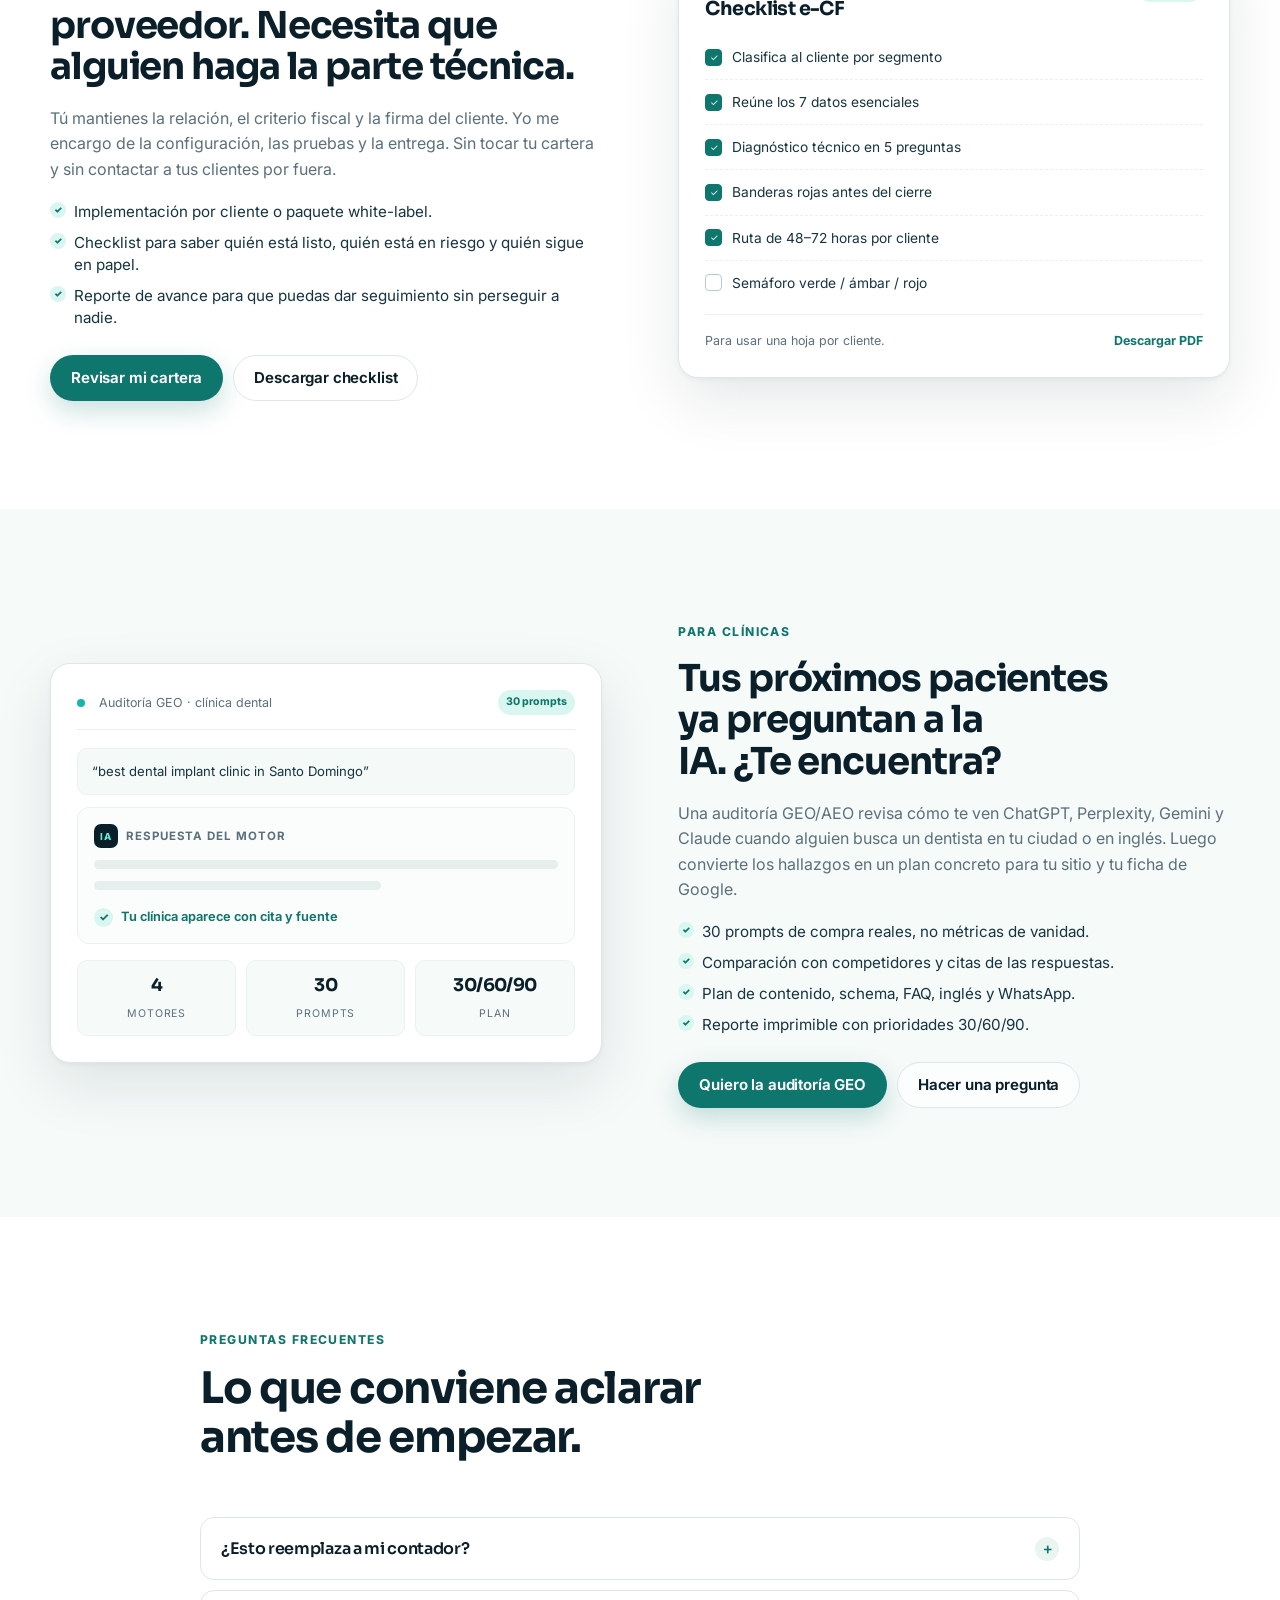
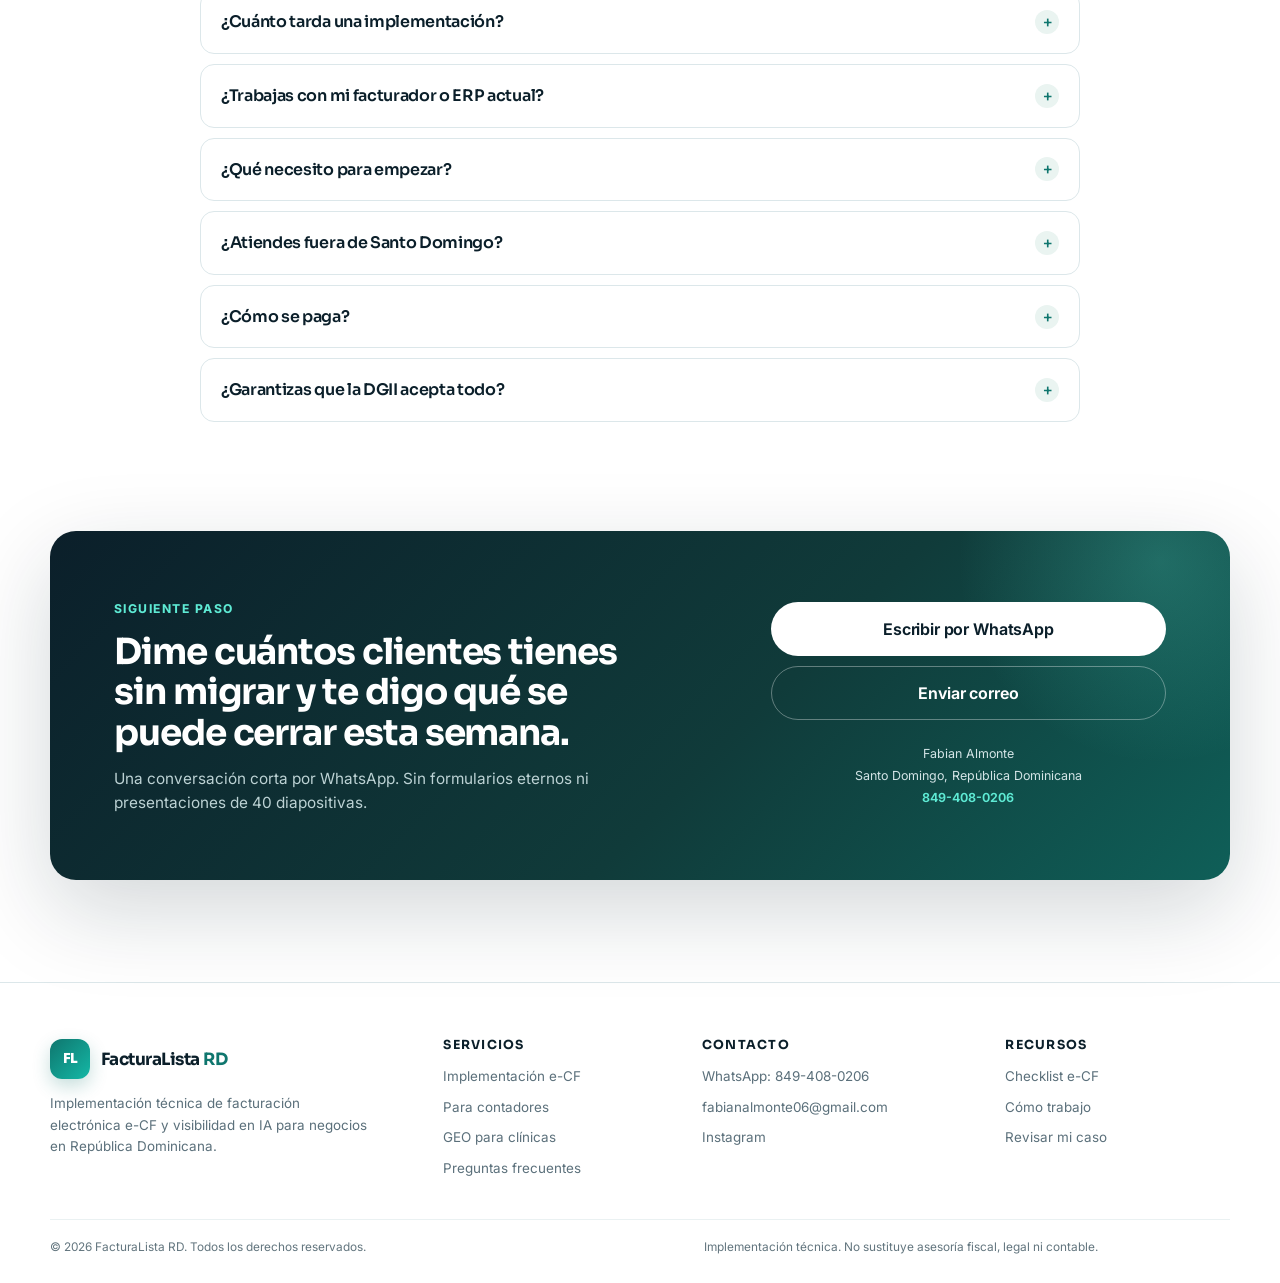
==== commit 8f6c1c32: "Conecta sitio publicado y enlaces del perfil" ====
--- a/index.html
+++ b/index.html
@@ -433,7 +433,6 @@
       <a href="mailto:fabianalmonte06@gmail.com" data-email>fabianalmonte06@gmail.com</a>
       <a href="https://instagram.com/" data-social="instagram" hidden rel="noopener" target="_blank">Instagram</a>
       <a href="https://linkedin.com/in/" data-social="linkedin" hidden rel="noopener" target="_blank">LinkedIn</a>
-      <a href="#" data-social="web" hidden rel="noopener" target="_blank">Sitio web</a>
     </div>
 
     <div class="footer-col">
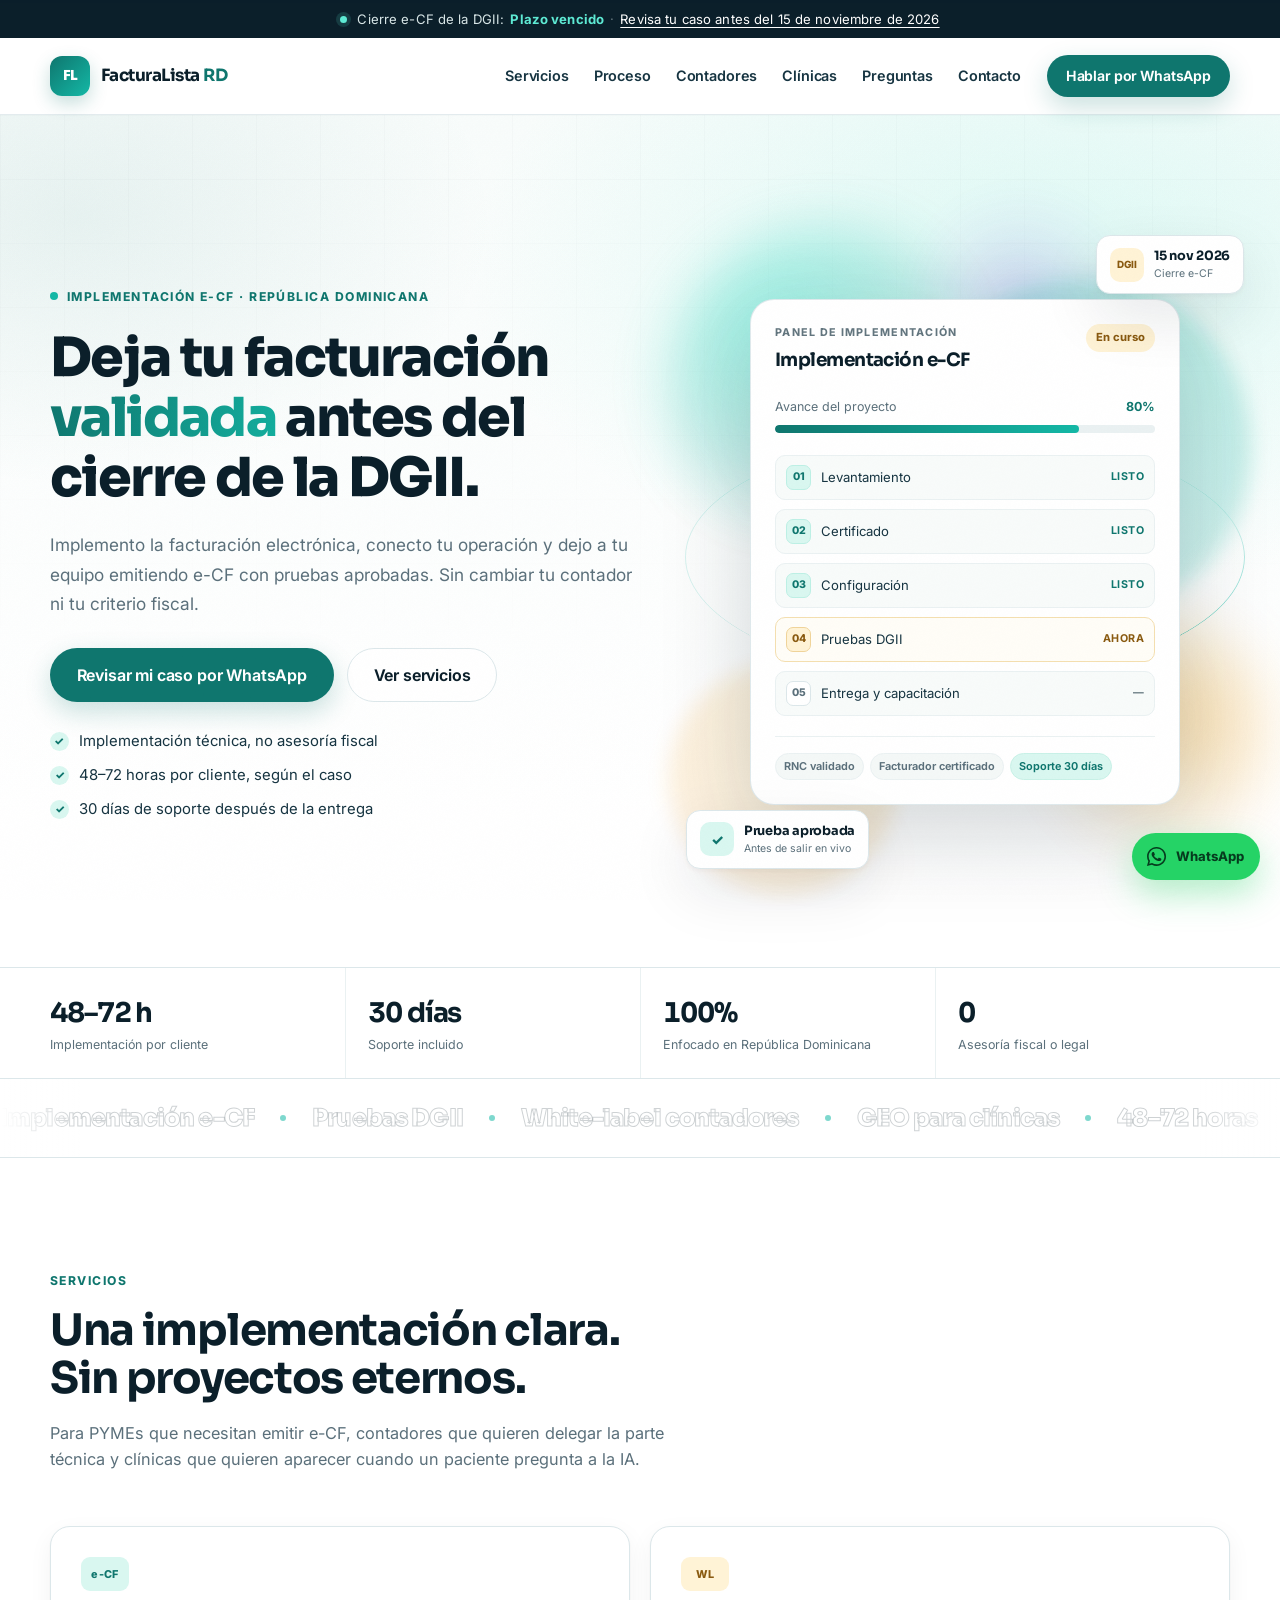
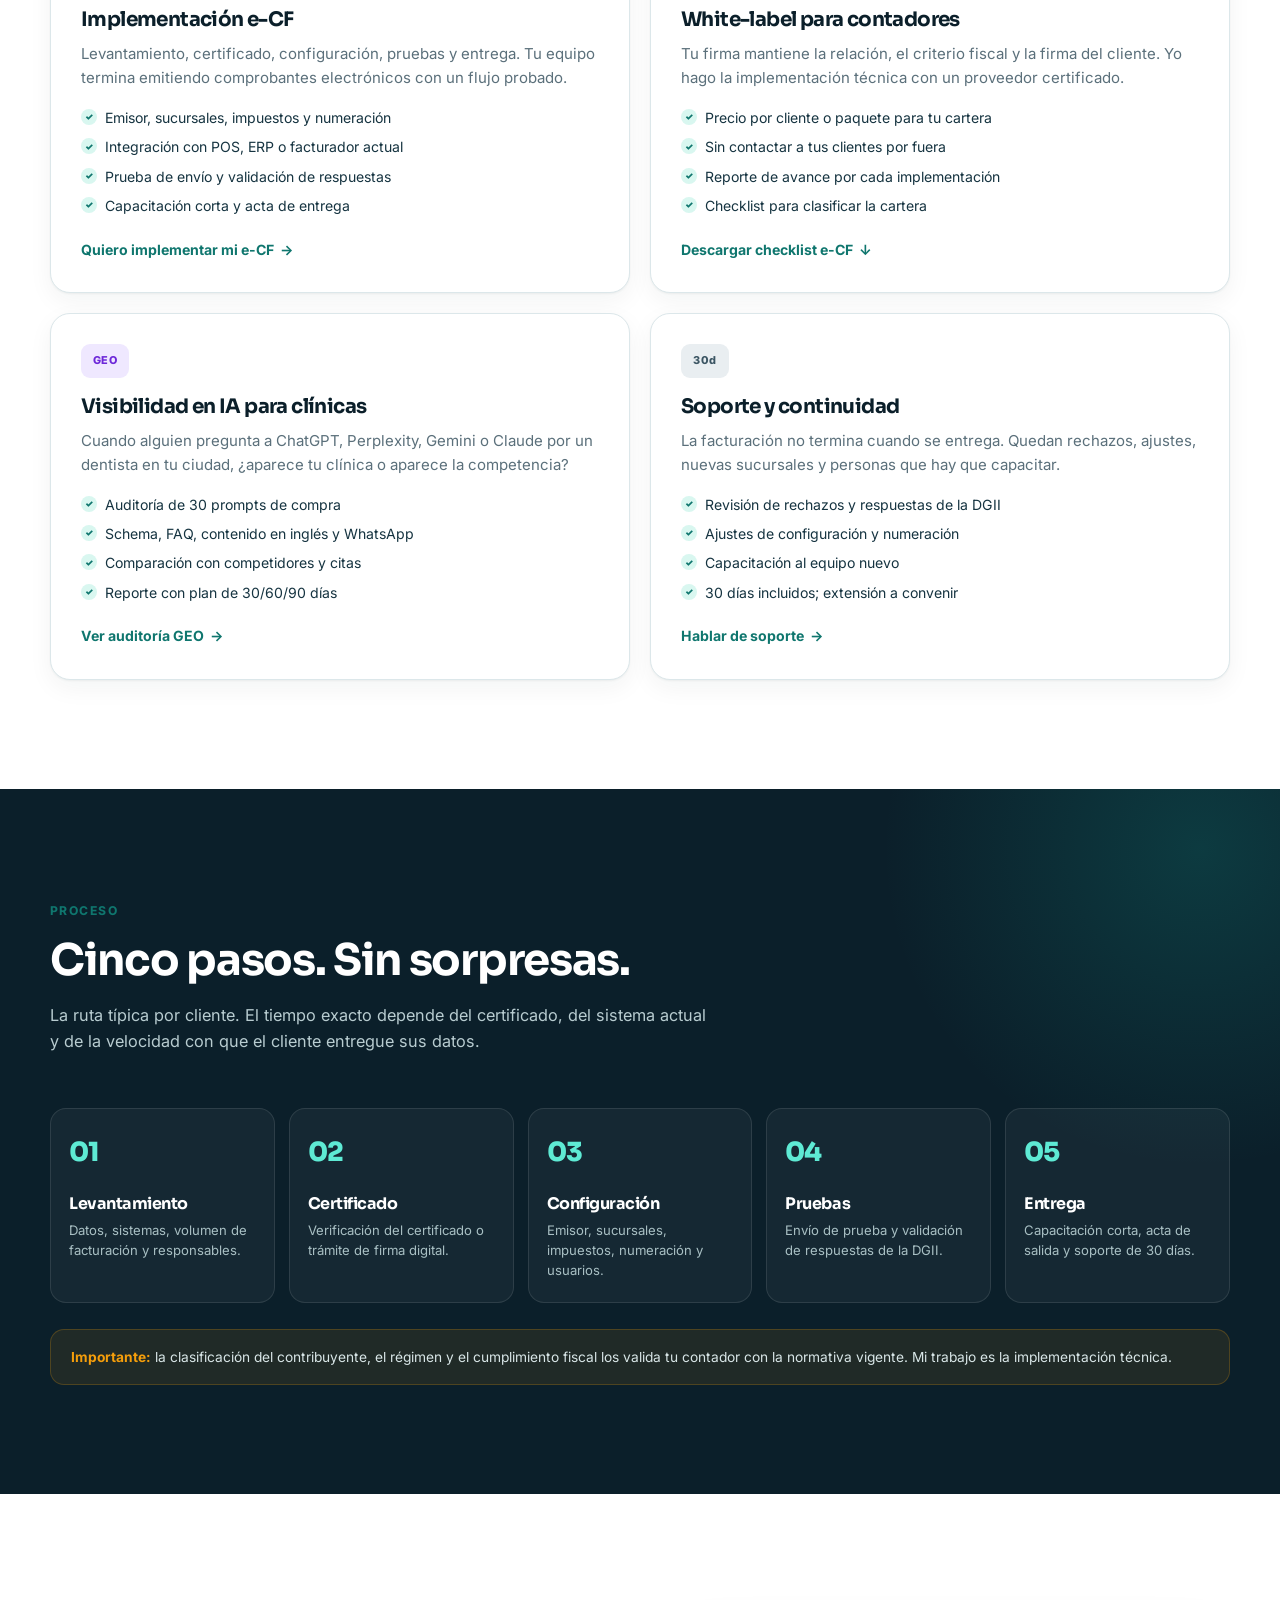
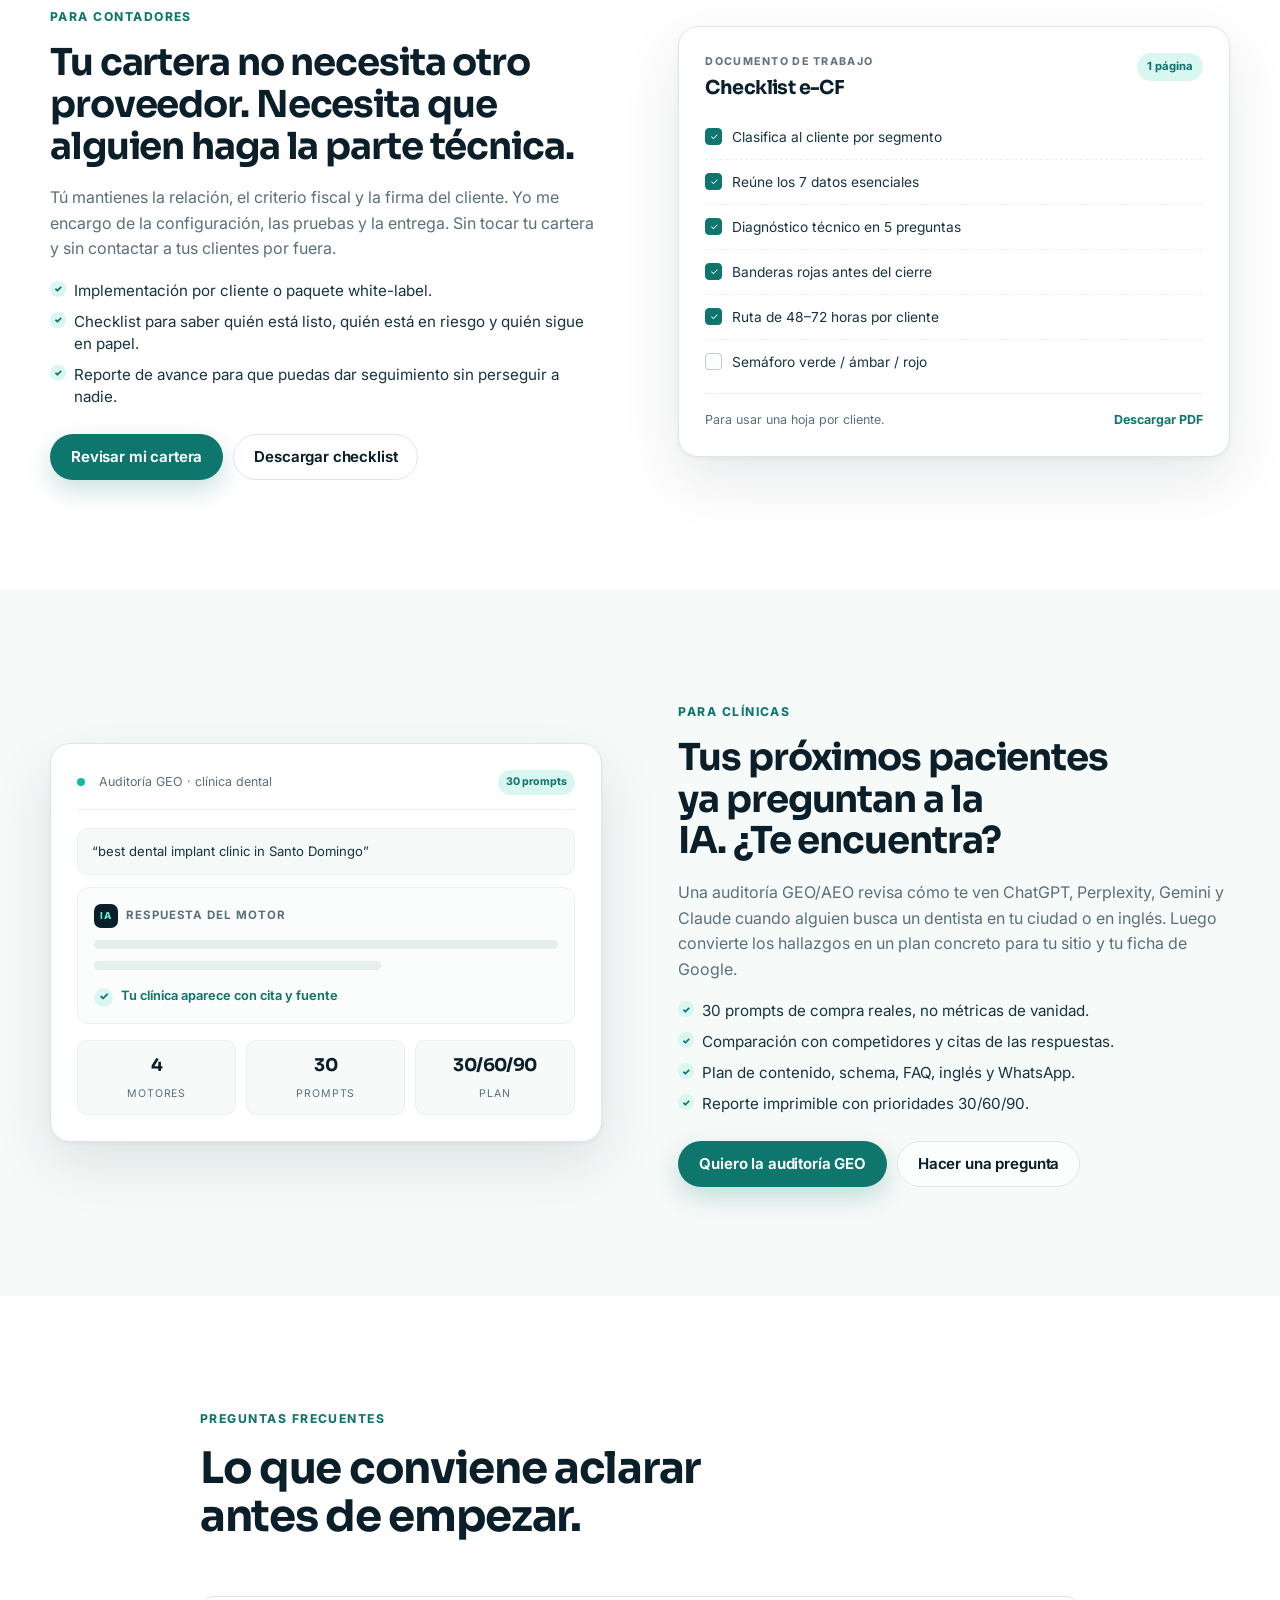
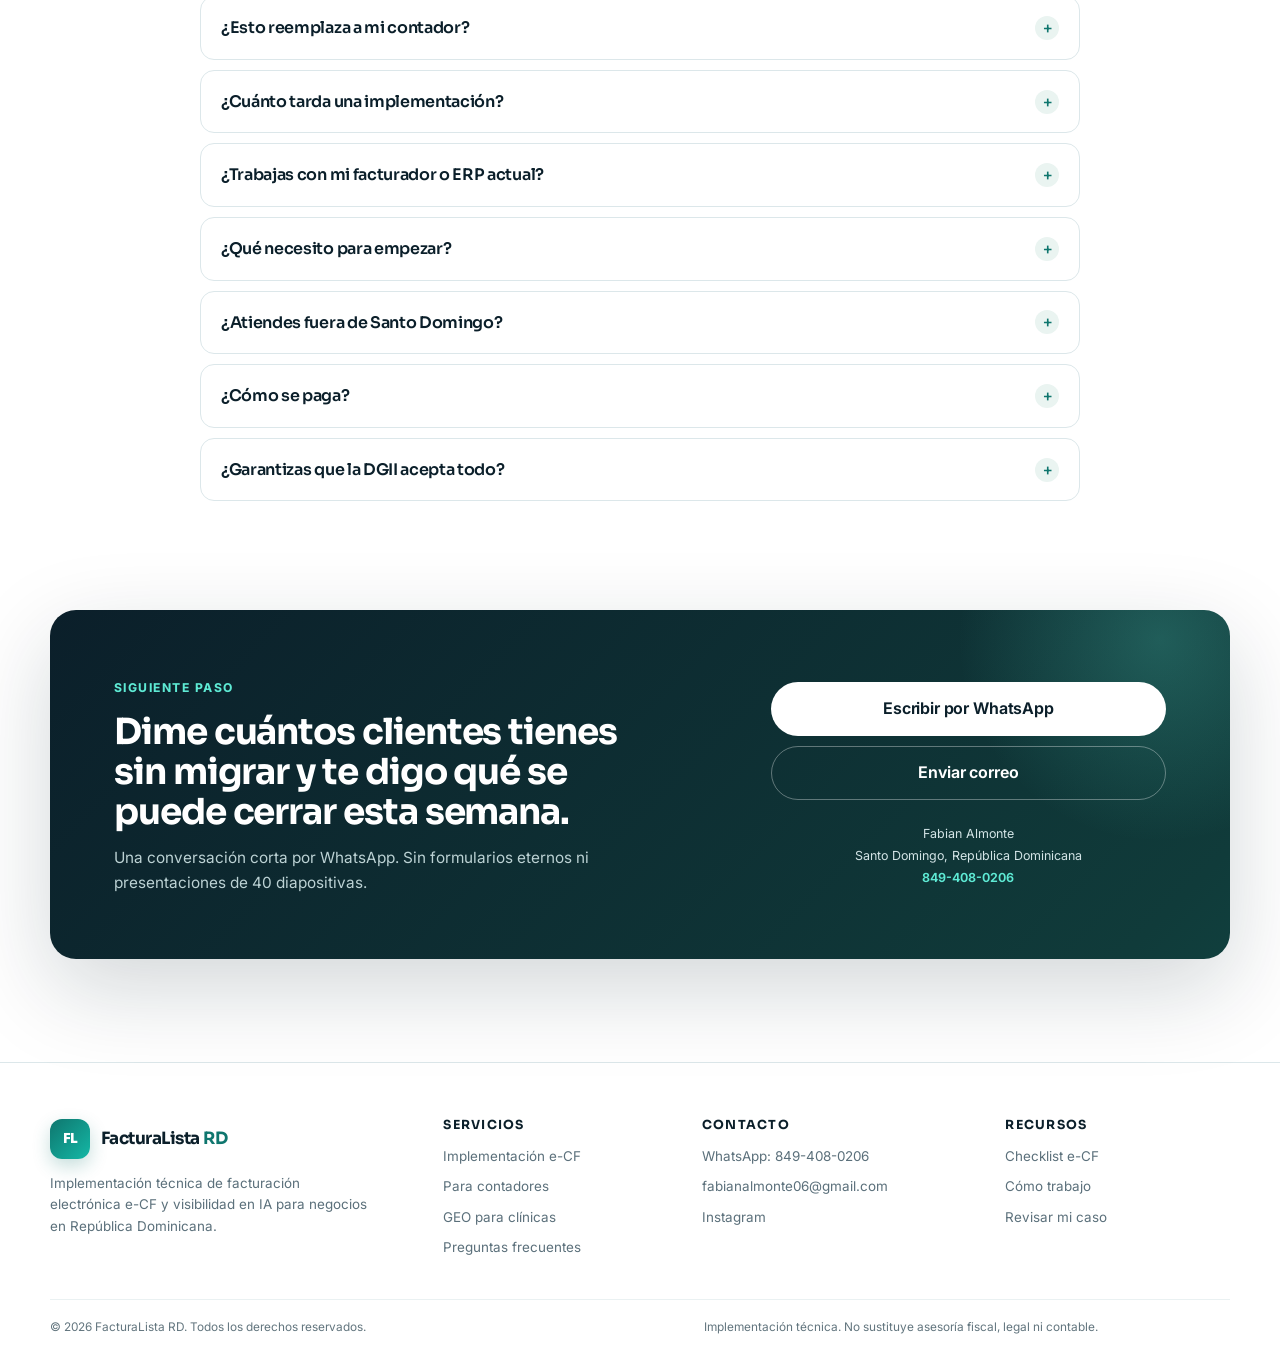
==== commit 85edede6: "Agrega capa de motion editorial" ====
--- a/index.html
+++ b/index.html
@@ -1,7 +1,13 @@
 <!doctype html>
-<html lang="es">
+<html lang="es" class="no-js">
 <head>
   <meta charset="utf-8">
+  <script>
+    document.documentElement.classList.replace("no-js", "js");
+    window.setTimeout(function () {
+      if (!window.__motionReady) document.documentElement.classList.add("motion-fallback");
+    }, 2500);
+  </script>
   <meta name="viewport" content="width=device-width, initial-scale=1">
   <title>FacturaLista RD — Facturación electrónica e-CF y visibilidad en IA</title>
   <meta name="description" content="Implementación de facturación electrónica e-CF en República Dominicana y auditorías GEO para clínicas. Implementación técnica en 48–72 horas, con pruebas y soporte de 30 días.">
@@ -44,6 +50,8 @@
   </script>
 </head>
 <body>
+<div class="scroll-progress" aria-hidden="true"><span data-scroll-progress></span></div>
+<div class="grain" aria-hidden="true"></div>
 <a class="skip-link" href="#contenido">Saltar al contenido</a>
 
 <div class="topbar">
@@ -86,7 +94,7 @@
 <main id="contenido">
   <section class="hero" id="inicio">
     <div class="container hero-grid">
-      <div class="hero-copy reveal">
+      <div class="hero-copy">
         <span class="eyebrow"><span class="pulse" aria-hidden="true"></span> Implementación e-CF · República Dominicana</span>
         <h1>Deja tu facturación <span class="grad">validada</span> antes del cierre de la DGII.</h1>
         <p class="lead">
@@ -106,11 +114,17 @@
         </ul>
       </div>
 
-      <div class="hero-visual reveal" aria-label="Vista ilustrativa de una implementación e-CF">
-        <div class="glow glow-a" aria-hidden="true"></div>
-        <div class="glow glow-b" aria-hidden="true"></div>
-
-        <div class="mock-card">
+      <div class="hero-visual" aria-label="Vista ilustrativa de una implementación e-CF">
+        <div class="hero-scene" aria-hidden="true" data-parallax="-0.05">
+          <span class="orb orb-a"></span>
+          <span class="orb orb-b"></span>
+          <span class="orb orb-c"></span>
+          <span class="ring-3d"></span>
+        </div>
+        <div class="glow glow-a" aria-hidden="true" data-parallax="0.12"></div>
+        <div class="glow glow-b" aria-hidden="true" data-parallax="-0.1"></div>
+
+        <div class="mock-card" data-tilt data-spotlight>
           <div class="mock-head">
             <div>
               <span class="mock-kicker">Panel de implementación</span>
@@ -156,12 +170,33 @@
 
   <section class="trust-strip" aria-label="Datos de la implementación">
     <div class="container trust-grid">
-      <div><strong>48–72 h</strong><span>Implementación por cliente</span></div>
-      <div><strong>30 días</strong><span>Soporte incluido</span></div>
-      <div><strong>100%</strong><span>Enfocado en República Dominicana</span></div>
+      <div><strong><span data-count="48">48</span>–<span data-count="72">72</span> h</strong><span>Implementación por cliente</span></div>
+      <div><strong><span data-count="30">30</span> días</strong><span>Soporte incluido</span></div>
+      <div><strong><span data-count="100">100</span>%</strong><span>Enfocado en República Dominicana</span></div>
       <div><strong>0</strong><span>Asesoría fiscal o legal</span></div>
     </div>
   </section>
+
+  <div class="marquee" aria-hidden="true">
+    <div class="marquee-track">
+      <div class="marquee-group">
+        <span>Implementación e-CF</span><i></i>
+        <span>Pruebas DGII</span><i></i>
+        <span>White-label contadores</span><i></i>
+        <span>GEO para clínicas</span><i></i>
+        <span>48–72 horas</span><i></i>
+        <span>Soporte 30 días</span><i></i>
+      </div>
+      <div class="marquee-group">
+        <span>Implementación e-CF</span><i></i>
+        <span>Pruebas DGII</span><i></i>
+        <span>White-label contadores</span><i></i>
+        <span>GEO para clínicas</span><i></i>
+        <span>48–72 horas</span><i></i>
+        <span>Soporte 30 días</span><i></i>
+      </div>
+    </div>
+  </div>
 
   <section class="section" id="servicios">
     <div class="container">
@@ -172,7 +207,7 @@
       </div>
 
       <div class="cards-2">
-        <article class="service-card reveal">
+        <article class="service-card reveal" data-spotlight>
           <span class="service-icon" aria-hidden="true">e-CF</span>
           <h3>Implementación e-CF</h3>
           <p>Levantamiento, certificado, configuración, pruebas y entrega. Tu equipo termina emitiendo comprobantes electrónicos con un flujo probado.</p>
@@ -185,7 +220,7 @@
           <a class="text-link" href="#contacto">Quiero implementar mi e-CF <span aria-hidden="true">→</span></a>
         </article>
 
-        <article class="service-card reveal">
+        <article class="service-card reveal" data-spotlight>
           <span class="service-icon is-amber" aria-hidden="true">WL</span>
           <h3>White-label para contadores</h3>
           <p>Tu firma mantiene la relación, el criterio fiscal y la firma del cliente. Yo hago la implementación técnica con un proveedor certificado.</p>
@@ -198,7 +233,7 @@
           <a class="text-link" href="assets/checklist-contadores.pdf" download>Descargar checklist e-CF <span aria-hidden="true">↓</span></a>
         </article>
 
-        <article class="service-card reveal">
+        <article class="service-card reveal" data-spotlight>
           <span class="service-icon is-violet" aria-hidden="true">GEO</span>
           <h3>Visibilidad en IA para clínicas</h3>
           <p>Cuando alguien pregunta a ChatGPT, Perplexity, Gemini o Claude por un dentista en tu ciudad, ¿aparece tu clínica o aparece la competencia?</p>
@@ -211,7 +246,7 @@
           <a class="text-link" href="#clinicas">Ver auditoría GEO <span aria-hidden="true">→</span></a>
         </article>
 
-        <article class="service-card reveal">
+        <article class="service-card reveal" data-spotlight>
           <span class="service-icon is-slate" aria-hidden="true">30d</span>
           <h3>Soporte y continuidad</h3>
           <p>La facturación no termina cuando se entrega. Quedan rechazos, ajustes, nuevas sucursales y personas que hay que capacitar.</p>
@@ -286,7 +321,7 @@
         </div>
       </div>
 
-      <div class="checklist-card reveal" aria-label="Vista previa del checklist e-CF">
+      <div class="checklist-card reveal" data-tilt="3" data-spotlight aria-label="Vista previa del checklist e-CF">
         <div class="checklist-head">
           <div><span class="mini-kicker">Documento de trabajo</span><strong>Checklist e-CF</strong></div>
           <span class="checklist-badge">1 página</span>
@@ -325,7 +360,7 @@
         </div>
       </div>
 
-      <div class="geo-card reveal" aria-label="Vista ilustrativa de una auditoría GEO">
+      <div class="geo-card reveal" data-tilt="3" data-spotlight aria-label="Vista ilustrativa de una auditoría GEO">
         <div class="geo-head">
           <span class="geo-dot"></span>
           <span>Auditoría GEO · clínica dental</span>
@@ -389,7 +424,7 @@
 
   <section class="cta" id="contacto">
     <div class="container">
-      <div class="cta-card reveal">
+      <div class="cta-card reveal" data-spotlight>
         <div class="cta-copy">
           <span class="eyebrow light">Siguiente paso</span>
           <h2>Dime cuántos clientes tienes sin migrar y te digo qué se puede cerrar esta semana.</h2>
--- a/styles.css
+++ b/styles.css
@@ -157,7 +157,7 @@
   font-size: .76rem; font-weight: 750; letter-spacing: .12em; text-transform: uppercase;
   color: var(--teal);
 }
-.pulse { width: 8px; height: 8px; border-radius: 50%; background: var(--teal-2); box-shadow: 0 0 0 0 rgba(20, 184, 166, .5); animation: pulse 2.2s infinite; }
+.pulse { width: 8px; height: 8px; border-radius: 50%; background: var(--teal-2); box-shadow: 0 0 0 0 rgba(20, 184, 166, .5); animation: pulse 2.2s infinite; align-self: flex-start; margin-top: .42em; flex: none; }
 .hero h1 { margin-top: 20px; color: var(--ink); }
 .grad {
   background: linear-gradient(100deg, var(--teal) 0%, var(--teal-2) 55%, #2dd4bf 100%);
@@ -226,7 +226,7 @@
 .trust-grid > div { padding: 24px 22px; border-left: 1px solid var(--line-2); display: flex; flex-direction: column; gap: 2px; }
 .trust-grid > div:first-child { border-left: 0; padding-left: 0; }
 .trust-grid strong { font-family: var(--font-display); font-size: 1.7rem; letter-spacing: -.04em; color: var(--ink); }
-.trust-grid span { font-size: .78rem; color: var(--muted); line-height: 1.35; }
+.trust-grid > div > span { font-size: .78rem; color: var(--muted); line-height: 1.35; }
 
 /* ---------- Secciones ---------- */
 .section { padding: clamp(68px, 8.5vw, 116px) 0; }
@@ -395,9 +395,150 @@
 .wa-float:hover { text-decoration: none; transform: translateY(-2px); box-shadow: 0 18px 40px rgba(37, 211, 102, .42); }
 .wa-float svg { width: 23px; height: 23px; fill: currentColor; }
 
+/* ---------- Motion editorial ---------- */
+.scroll-progress {
+  position: fixed; inset: 0 0 auto; height: 3px; z-index: 200;
+  pointer-events: none; background: rgba(11, 31, 42, .05);
+}
+.scroll-progress span {
+  display: block; height: 100%; transform: scaleX(0); transform-origin: 0 50%;
+  background: linear-gradient(90deg, var(--teal), var(--teal-2) 55%, var(--mint));
+  box-shadow: 0 0 16px rgba(20, 184, 166, .55);
+}
+.grain {
+  position: fixed; inset: 0; z-index: 2; pointer-events: none;
+  opacity: .035; mix-blend-mode: multiply; background-size: 160px 160px;
+  background-image: url("data:image/svg+xml,%3Csvg xmlns='http://www.w3.org/2000/svg' width='160' height='160'%3E%3Cfilter id='n'%3E%3CfeTurbulence type='fractalNoise' baseFrequency='.85' numOctaves='3' stitchTiles='stitch'/%3E%3C/filter%3E%3Crect width='160' height='160' filter='url(%23n)' opacity='.55'/%3E%3C/svg%3E");
+}
+
+/* Header al hacer scroll */
+.site-header { transition: box-shadow .35s ease, background .35s ease, border-color .35s ease; }
+.nav-wrap { transition: min-height .35s cubic-bezier(.16, 1, .3, 1); }
+.site-header.is-scrolled { background: rgba(255, 255, 255, .94); box-shadow: 0 14px 44px rgba(11, 31, 42, .08); border-bottom-color: rgba(220, 231, 234, .55); }
+.site-header.is-scrolled .nav-wrap { min-height: 64px; }
+.brand-mark { transition: transform .35s cubic-bezier(.16, 1, .3, 1); }
+.site-header.is-scrolled .brand-mark { transform: scale(.94); }
+
+/* Escena 3D del hero */
+.hero-scene {
+  position: absolute; inset: -4% -6%; z-index: 0; pointer-events: none;
+  translate: var(--hx, 0px) calc(var(--parallax, 0px) + var(--hy, 0px));
+  transition: translate .45s cubic-bezier(.16, 1, .3, 1);
+}
+.orb { position: absolute; border-radius: 50%; will-change: transform; }
+.orb-a {
+  width: clamp(200px, 26vw, 320px); aspect-ratio: 1; left: 0; top: 3%;
+  background: radial-gradient(circle at 32% 30%, rgba(94, 234, 212, .9), rgba(20, 184, 166, .35) 48%, transparent 70%);
+  filter: blur(28px); opacity: .6; animation: orbDrift 16s ease-in-out infinite;
+}
+.orb-b {
+  width: clamp(160px, 20vw, 250px); aspect-ratio: 1; right: -2%; bottom: 6%;
+  background: radial-gradient(circle at 60% 40%, rgba(245, 158, 11, .72), rgba(245, 158, 11, .16) 55%, transparent 72%);
+  filter: blur(30px); opacity: .5; animation: orbDrift 21s ease-in-out infinite reverse;
+}
+.orb-c {
+  width: clamp(120px, 14vw, 180px); aspect-ratio: 1; right: 24%; top: 0;
+  background: radial-gradient(circle at 45% 55%, rgba(109, 40, 217, .5), transparent 70%);
+  filter: blur(32px); opacity: .45; animation: orbDrift 26s ease-in-out infinite; animation-delay: -6s;
+}
+.ring-3d {
+  position: absolute; left: 50%; top: 50%; width: min(560px, 108%); aspect-ratio: 1;
+  transform: translate(-50%, -50%) rotateX(64deg); border-radius: 50%;
+  border: 1px solid rgba(20, 184, 166, .16);
+}
+.ring-3d::before {
+  content: ""; position: absolute; inset: -1px; border-radius: 50%; padding: 1px;
+  background: conic-gradient(from 210deg, transparent 0 62%, rgba(20, 184, 166, .55) 78%, rgba(94, 234, 212, .12) 86%, transparent 100%);
+  -webkit-mask: linear-gradient(#000 0 0) content-box, linear-gradient(#000 0 0);
+  -webkit-mask-composite: xor;
+  mask: linear-gradient(#000 0 0) content-box, linear-gradient(#000 0 0);
+  mask-composite: exclude;
+  animation: ringSpin 18s linear infinite;
+}
+
+/* Entrada del hero */
+html.js .hero-copy > * { opacity: 0; transform: translateY(18px); animation: heroRise 1s cubic-bezier(.16, 1, .3, 1) forwards; }
+html.js .hero-copy > :nth-child(1) { animation-delay: .06s; }
+html.js .hero-copy > :nth-child(2) { animation-delay: .14s; }
+html.js .hero-copy > :nth-child(3) { animation-delay: .24s; }
+html.js .hero-copy > :nth-child(4) { animation-delay: .34s; }
+html.js .hero-copy > :nth-child(5) { animation-delay: .44s; }
+html.js .hero-visual { opacity: 0; transform: translateY(26px) scale(.99); animation: heroRise 1.15s cubic-bezier(.16, 1, .3, 1) .18s forwards; }
+.grad { background-size: 220% 100%; animation: gradShift 10s ease-in-out infinite; }
+
+/* Marquee editorial */
+.marquee { position: relative; overflow: hidden; background: #fff; border-bottom: 1px solid var(--line); padding: 20px 0; pointer-events: none; }
+.marquee-track, .marquee-group, .marquee-group span, .marquee-group i { pointer-events: none; }
+.marquee::before, .marquee::after {
+  content: ""; position: absolute; top: 0; bottom: 0; width: 80px; z-index: 2; pointer-events: none;
+}
+.marquee::before { left: 0; background: linear-gradient(90deg, #fff, transparent); }
+.marquee::after { right: 0; background: linear-gradient(270deg, #fff, transparent); }
+.marquee-track { display: flex; width: max-content; animation: marquee 44s linear infinite; }
+.marquee:hover .marquee-track { animation-play-state: paused; }
+.marquee-group { display: flex; align-items: center; gap: 26px; padding-right: 26px; }
+.marquee-group span {
+  font-family: var(--font-display); font-size: clamp(1rem, 2vw, 1.5rem); font-weight: 800;
+  letter-spacing: -.035em; color: transparent; -webkit-text-stroke: 1px rgba(11, 31, 42, .2); white-space: nowrap;
+}
+.marquee-group i { width: 6px; height: 6px; border-radius: 50%; background: var(--teal-2); opacity: .55; flex: none; }
+
+/* Cifras */
+.trust-grid strong { font-variant-numeric: tabular-nums; }
+
+/* Luz que sigue al puntero */
+[data-spotlight] { position: relative; isolation: isolate; }
+[data-spotlight]::after {
+  content: ""; position: absolute; inset: 0; z-index: 0; border-radius: inherit;
+  pointer-events: none; opacity: 0; transition: opacity .4s ease;
+  background: radial-gradient(340px circle at var(--mx, 50%) var(--my, 50%), rgba(94, 234, 212, .16), transparent 62%);
+}
+[data-spotlight]:hover::after { opacity: 1; }
+[data-spotlight] > * { position: relative; z-index: 1; }
+
+/* Inclinación 3D */
+[data-tilt] {
+  transform: perspective(1000px) rotateX(var(--rx, 0deg)) rotateY(var(--ry, 0deg));
+  transition: transform .5s cubic-bezier(.16, 1, .3, 1);
+  transform-style: preserve-3d;
+}
+[data-tilt].is-tilting { transition: transform .1s linear; }
+
+/* Botones magnéticos y destello */
+[data-magnetic] { translate: var(--mag-x, 0px) var(--mag-y, 0px); transition: translate .35s cubic-bezier(.16, 1, .3, 1); }
+.btn-primary { position: relative; overflow: hidden; }
+.btn-primary::after {
+  content: ""; position: absolute; inset: -40% -10%; pointer-events: none;
+  background: linear-gradient(105deg, transparent 35%, rgba(255, 255, 255, .3) 50%, transparent 65%);
+  transform: translateX(-120%); transition: transform .8s cubic-bezier(.16, 1, .3, 1);
+}
+.btn-primary:hover::after { transform: translateX(120%); }
+
+/* Detalles de sección */
+.cta-card { background-size: 160% 160%; animation: ctaShift 20s ease-in-out infinite; }
+.faq-list details[open] > p { animation: faqIn .4s cubic-bezier(.16, 1, .3, 1); }
+.wa-float::before {
+  content: ""; position: absolute; inset: 0; border-radius: inherit; pointer-events: none;
+  box-shadow: 0 0 0 0 rgba(37, 211, 102, .4); animation: waPulse 3s ease-out infinite;
+}
+
 /* ---------- Animaciones ---------- */
-.reveal { opacity: 0; transform: translateY(18px); transition: opacity .6s ease, transform .6s ease; }
-.reveal.is-visible { opacity: 1; transform: none; }
+html.js .reveal { opacity: 0; transform: translateY(24px); transition: opacity .85s cubic-bezier(.16, 1, .3, 1), transform .85s cubic-bezier(.16, 1, .3, 1); }
+html.js .reveal.is-visible { opacity: 1; transform: none; }
+html:not(.js) .reveal, .motion-fallback .reveal { opacity: 1; transform: none; }
+[data-parallax] { translate: 0 var(--parallax, 0px); transition: translate .35s cubic-bezier(.16, 1, .3, 1); }
+@keyframes heroRise { to { opacity: 1; transform: none; } }
+@keyframes orbDrift {
+  0%, 100% { transform: translate3d(0, 0, 0) scale(1); }
+  33% { transform: translate3d(18px, -22px, 0) scale(1.05); }
+  66% { transform: translate3d(-14px, 14px, 0) scale(.97); }
+}
+@keyframes ringSpin { to { transform: rotate(360deg); } }
+@keyframes gradShift { 0%, 100% { background-position: 0% 50%; } 50% { background-position: 100% 50%; } }
+@keyframes marquee { to { transform: translate3d(-50%, 0, 0); } }
+@keyframes ctaShift { 0%, 100% { background-position: 0% 50%; } 50% { background-position: 100% 50%; } }
+@keyframes faqIn { from { opacity: 0; transform: translateY(-4px); } to { opacity: 1; transform: none; } }
+@keyframes waPulse { 0% { box-shadow: 0 0 0 0 rgba(37, 211, 102, .35); } 70% { box-shadow: 0 0 0 14px rgba(37, 211, 102, 0); } 100% { box-shadow: 0 0 0 0 rgba(37, 211, 102, 0); } }
 @keyframes pulse { 0% { box-shadow: 0 0 0 0 rgba(20, 184, 166, .45); } 70% { box-shadow: 0 0 0 8px rgba(20, 184, 166, 0); } 100% { box-shadow: 0 0 0 0 rgba(20, 184, 166, 0); } }
 @keyframes float { 0%, 100% { transform: translateY(0); } 50% { transform: translateY(-8px); } }
 
@@ -469,10 +610,33 @@
   .geo-metrics { grid-template-columns: 1fr 1fr 1fr; }
 }
 
+@media (max-width: 860px) {
+  .grain { opacity: .025; }
+  .marquee { padding: 16px 0; }
+  .ring-3d { width: 92%; }
+  .hero-scene { transition: none; }
+  .site-header.is-scrolled .nav-wrap { min-height: 76px; }
+}
+
+@media (max-width: 620px) {
+  .topbar-dot { display: none; }
+  .marquee::before, .marquee::after { width: 40px; }
+  .marquee-group { gap: 18px; padding-right: 18px; }
+  .marquee-group span { -webkit-text-stroke-width: .8px; }
+  .hero-scene { inset: -2% -4%; }
+  .orb-a, .orb-b { filter: blur(24px); }
+  .scroll-progress { height: 2px; }
+}
+
 @media (prefers-reduced-motion: reduce) {
   html { scroll-behavior: auto; }
   *, *::before, *::after { animation-duration: .01ms !important; animation-iteration-count: 1 !important; transition-duration: .01ms !important; }
-  .reveal { opacity: 1; transform: none; }
+  .reveal, html.js .reveal { opacity: 1; transform: none; }
+  html.js .hero-copy > *, html.js .hero-visual { opacity: 1; transform: none; animation: none; }
+  .orb, .ring-3d::before, .marquee-track, .cta-card, .grad, .float-card, .wa-float::before { animation: none !important; }
+  [data-tilt], [data-magnetic] { transform: none !important; translate: none !important; }
+  [data-parallax], .hero-scene { translate: none !important; }
+  .grain { display: none; }
 }
 
 @media print {
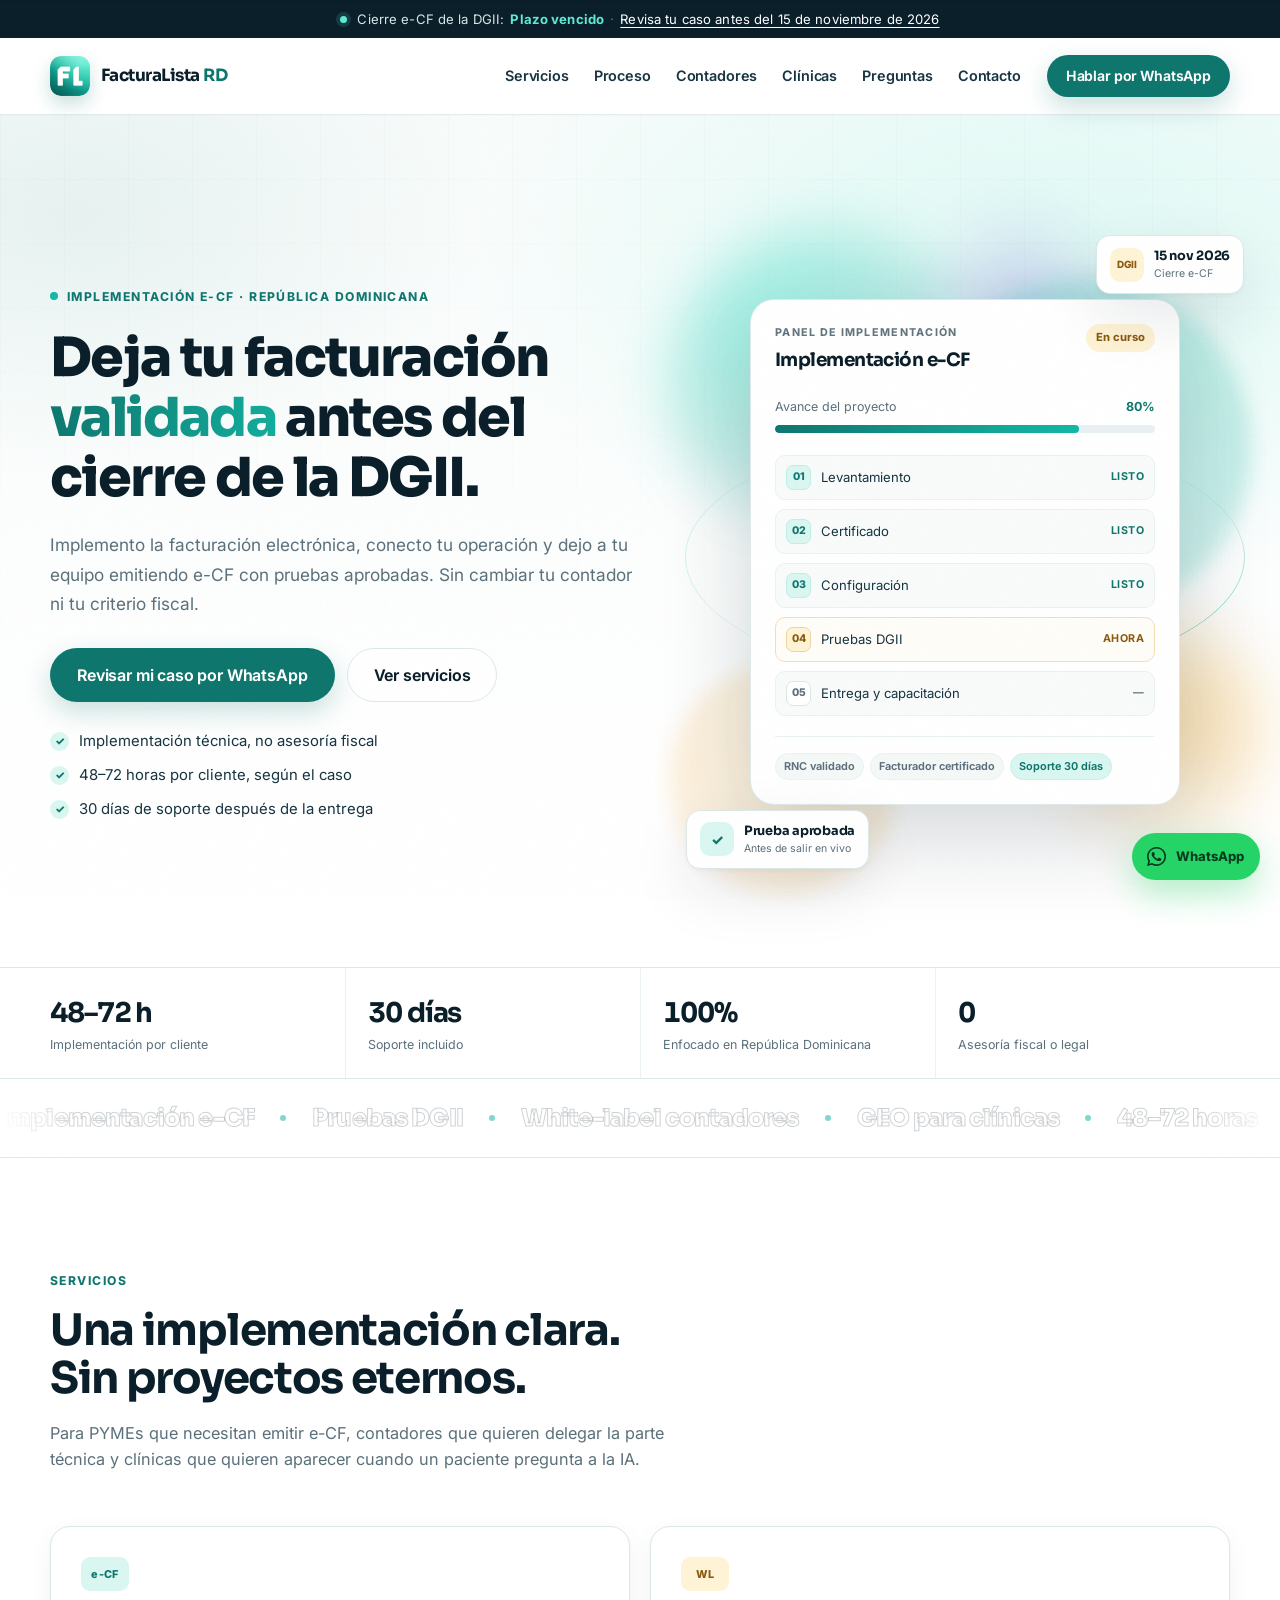
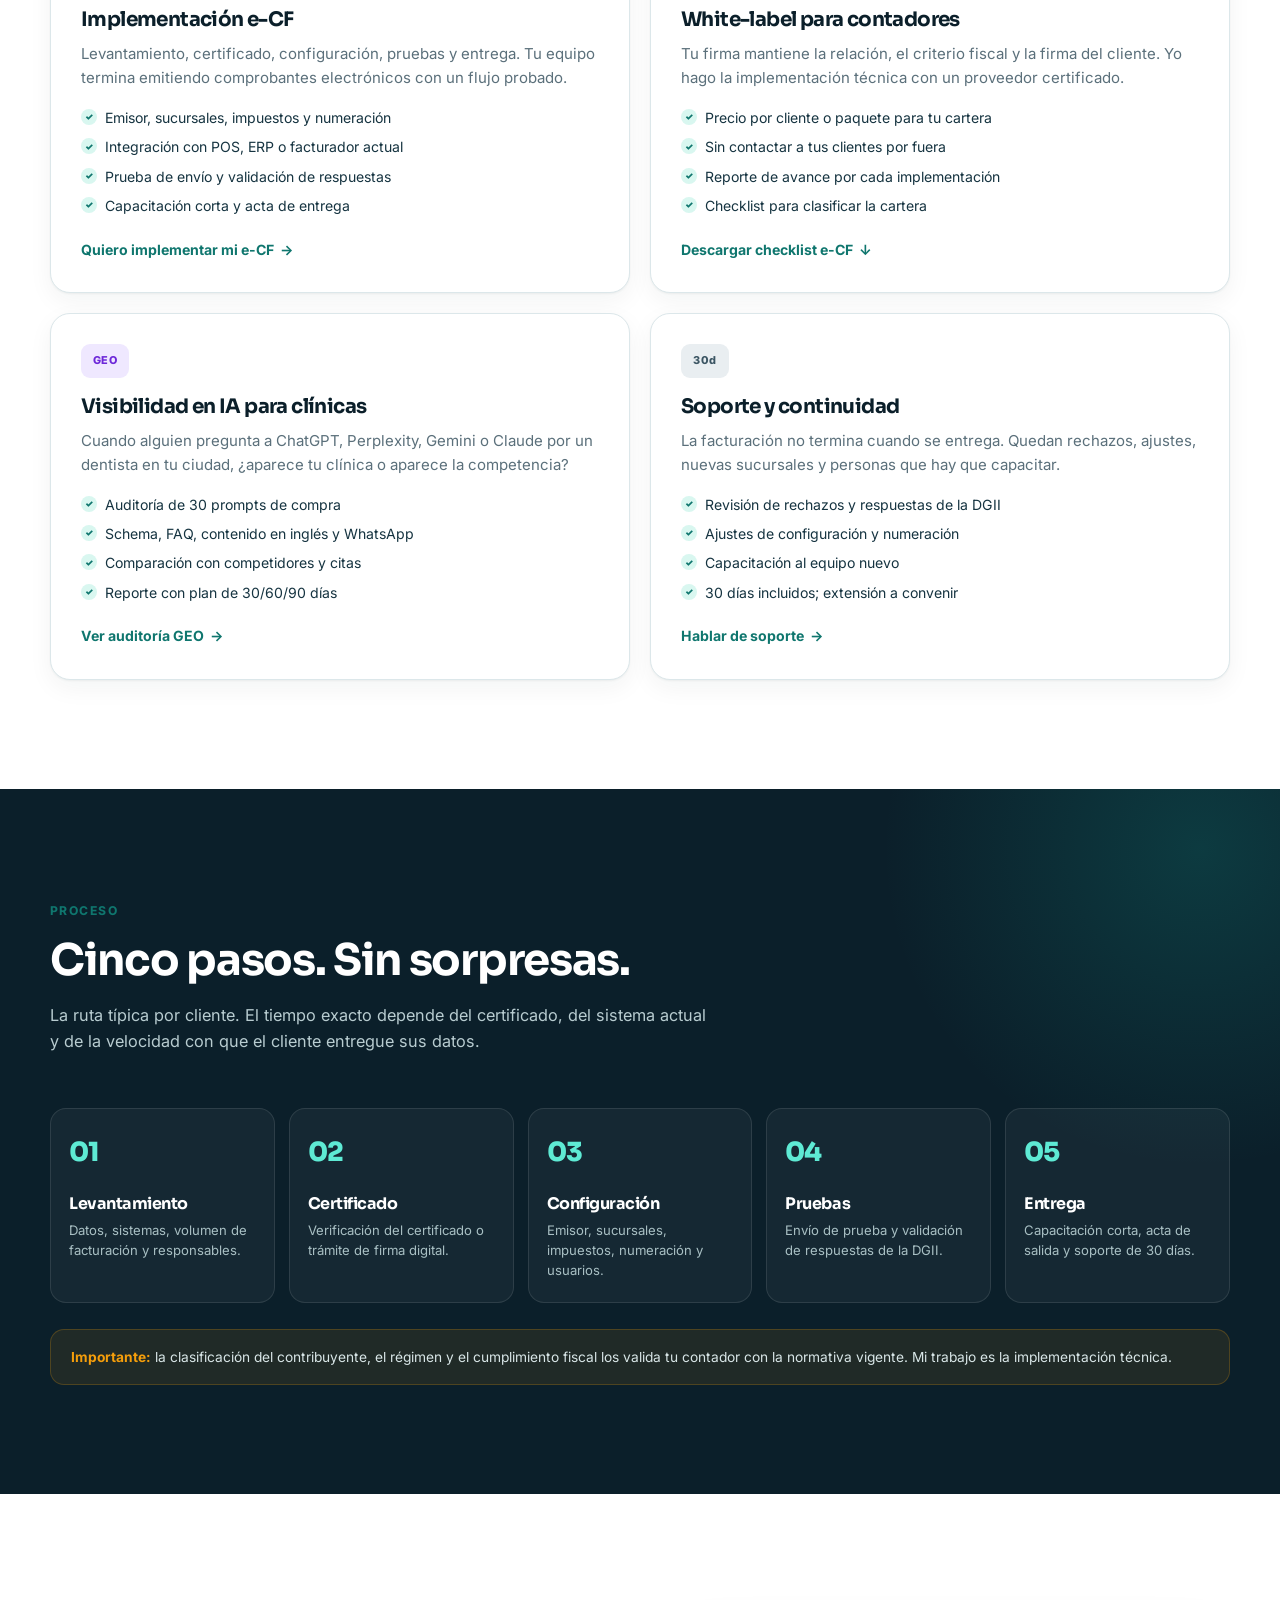
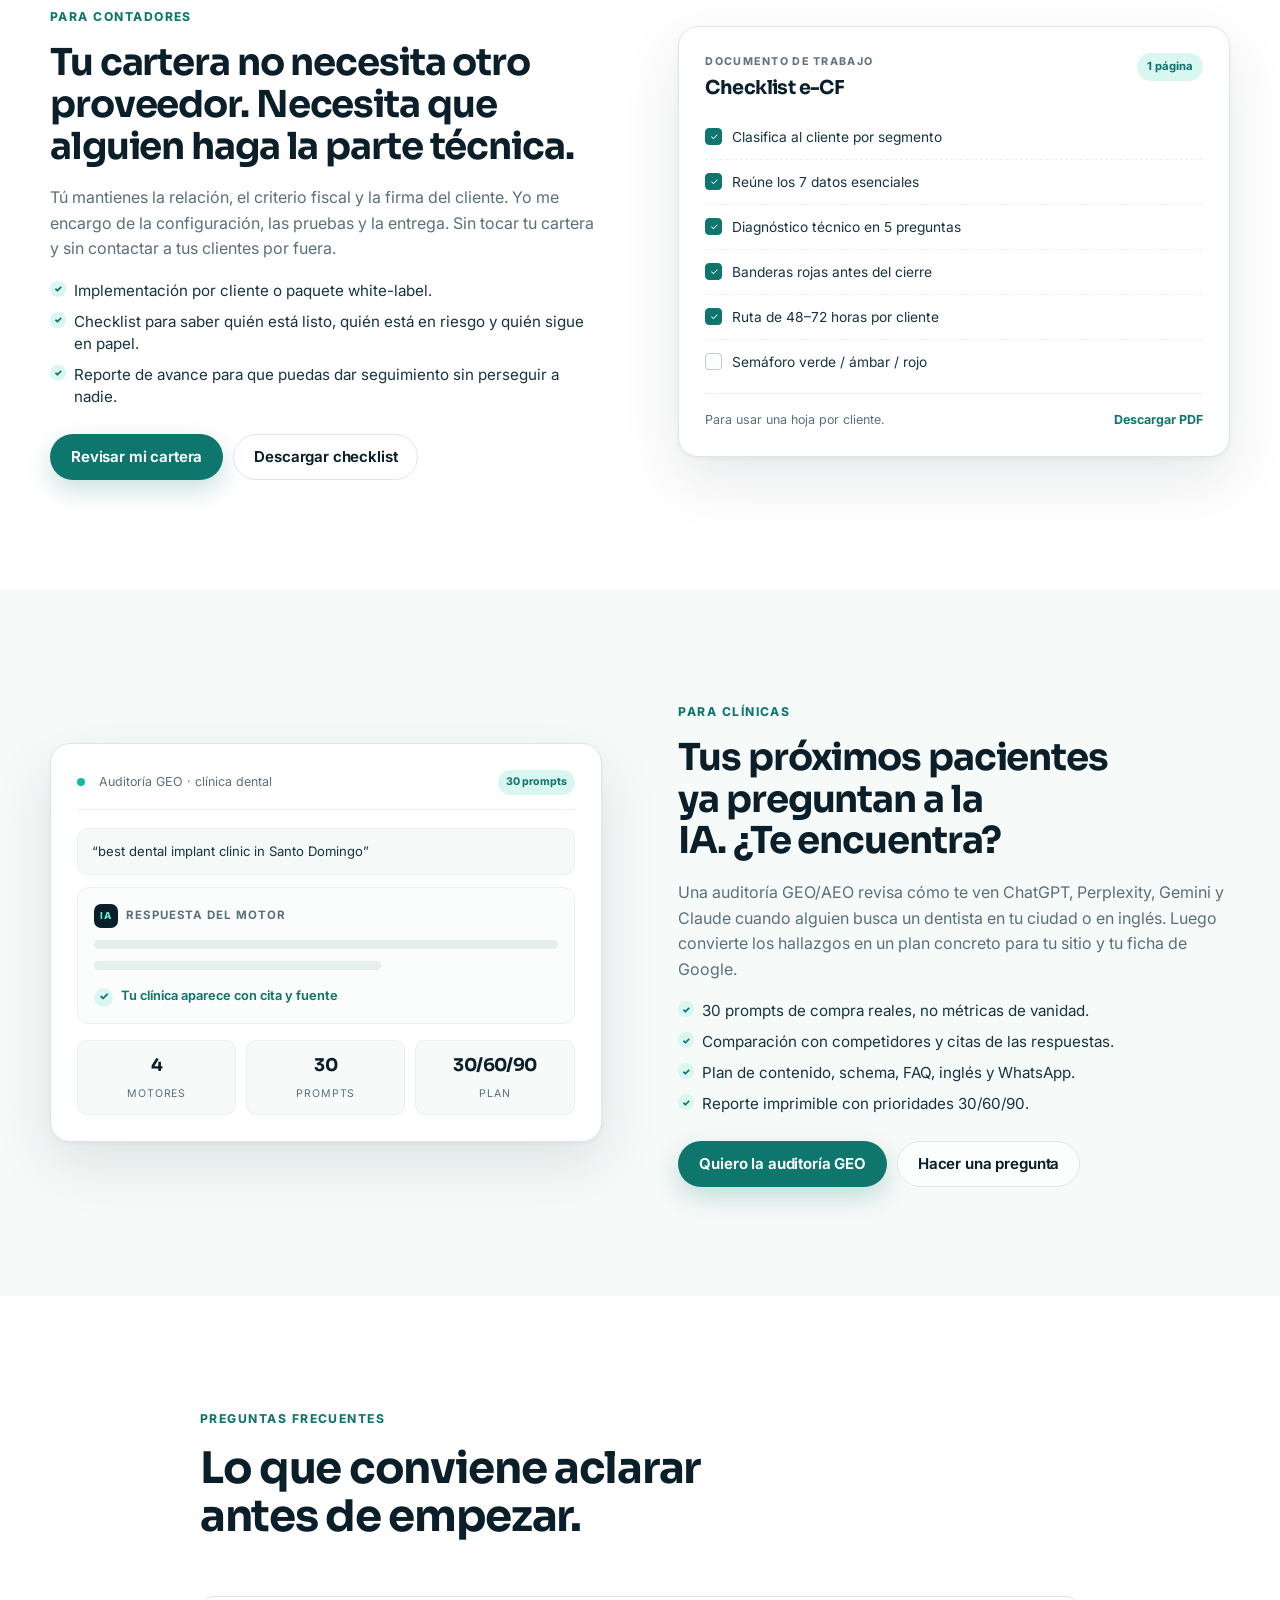
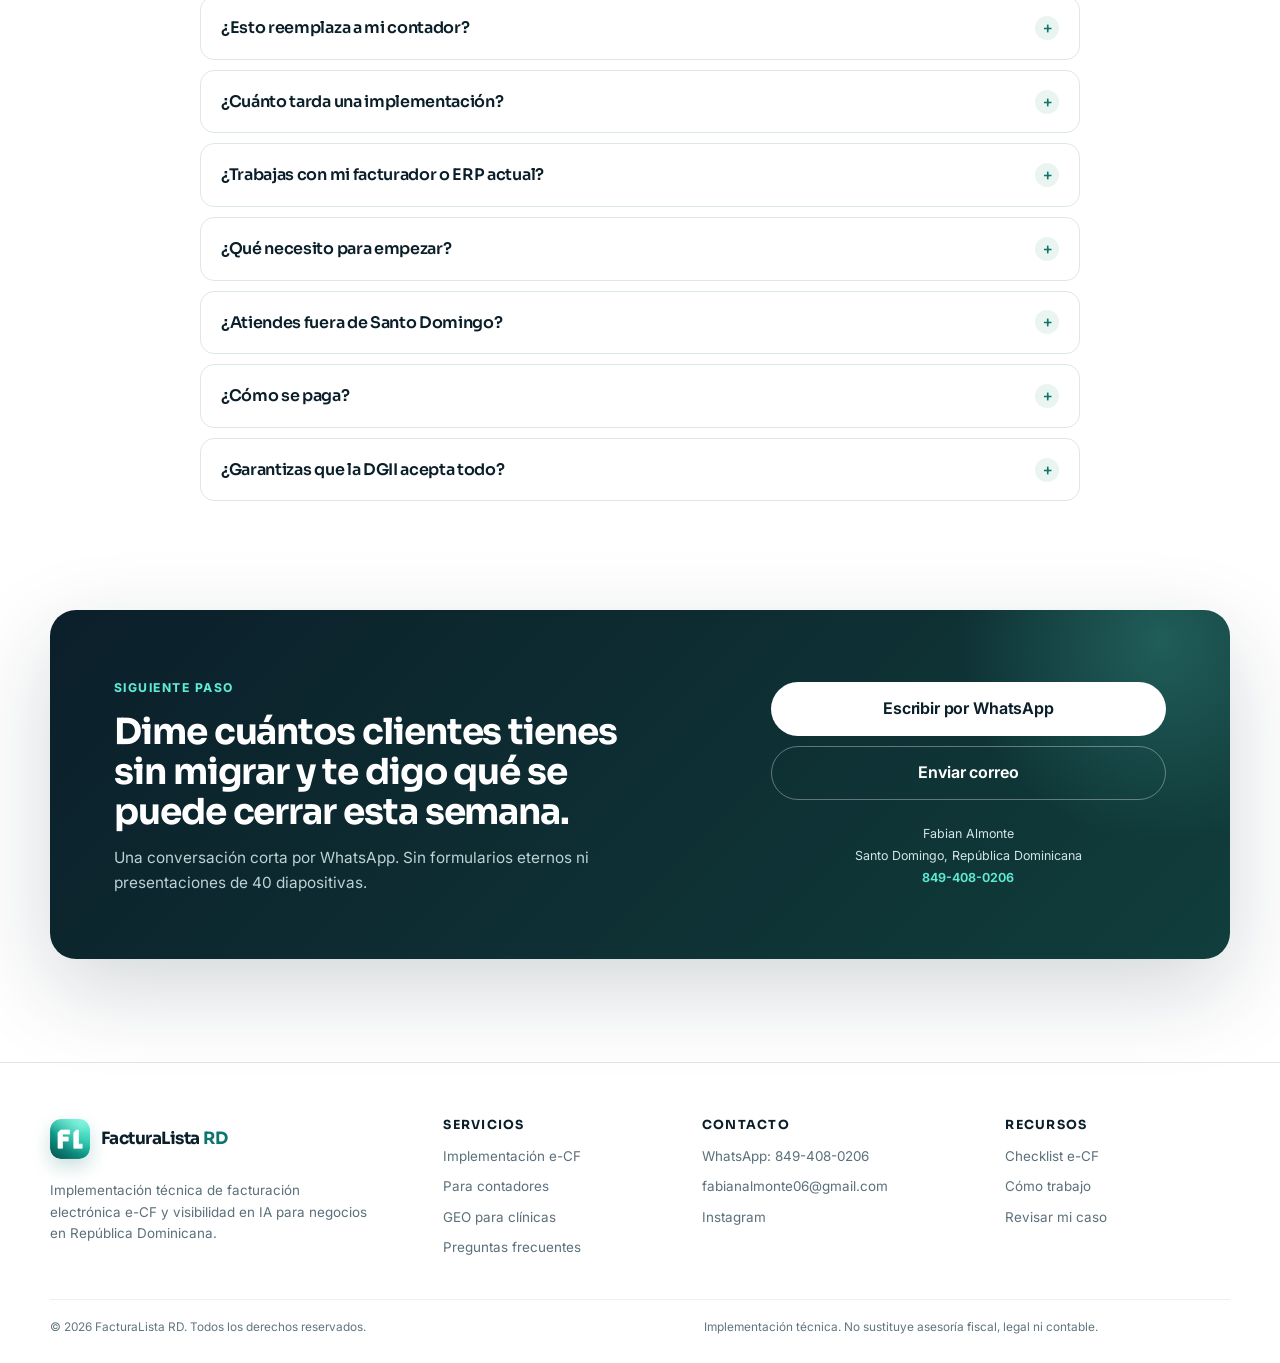
==== commit ec566871: "Integra logo en header y favicons del sitio" ====
--- a/index.html
+++ b/index.html
@@ -14,7 +14,12 @@
   <meta name="theme-color" content="#0b1f2a">
   <meta name="robots" content="index, follow">
   <link rel="canonical" href="https://fabian0602.github.io/facturalista/">
+  <link rel="icon" href="favicon.ico" sizes="any">
   <link rel="icon" href="assets/favicon.svg" type="image/svg+xml">
+  <link rel="icon" type="image/png" sizes="32x32" href="assets/favicon-32.png">
+  <link rel="icon" type="image/png" sizes="16x16" href="assets/favicon-16.png">
+  <link rel="apple-touch-icon" sizes="180x180" href="assets/apple-touch-icon.png">
+  <link rel="manifest" href="site.webmanifest">
 
   <meta property="og:type" content="website">
   <meta property="og:locale" content="es_DO">
@@ -68,7 +73,7 @@
 <header class="site-header">
   <div class="container nav-wrap">
     <a class="brand" href="#inicio" aria-label="FacturaLista RD, inicio">
-      <span class="brand-mark" aria-hidden="true">FL</span>
+      <img class="brand-mark" src="assets/logo-mark.svg" alt="" width="40" height="40" aria-hidden="true">
       <span class="brand-text">FacturaLista <em>RD</em></span>
     </a>
 
@@ -448,7 +453,7 @@
   <div class="container footer-grid">
     <div class="footer-brand">
       <a class="brand" href="#inicio" aria-label="FacturaLista RD, inicio">
-        <span class="brand-mark" aria-hidden="true">FL</span>
+        <img class="brand-mark" src="assets/logo-mark.svg" alt="" width="40" height="40" aria-hidden="true">
         <span class="brand-text">FacturaLista <em>RD</em></span>
       </a>
       <p>Implementación técnica de facturación electrónica e-CF y visibilidad en IA para negocios en República Dominicana.</p>
--- a/styles.css
+++ b/styles.css
@@ -107,10 +107,8 @@
 .brand { display: inline-flex; align-items: center; gap: 11px; color: var(--ink); flex: none; }
 .brand:hover { text-decoration: none; }
 .brand-mark {
-  display: inline-grid; place-items: center; width: 40px; height: 40px;
-  border-radius: 12px; background: linear-gradient(135deg, var(--teal), var(--teal-2));
-  color: #fff; font-family: var(--font-display); font-weight: 800; font-size: .86rem;
-  letter-spacing: -.04em; box-shadow: 0 7px 18px rgba(15, 118, 110, .24);
+  display: block; width: 40px; height: 40px; border-radius: 11px;
+  box-shadow: 0 8px 18px rgba(15, 118, 110, .22);
 }
 .brand-text { font-family: var(--font-display); font-weight: 700; font-size: 1.06rem; letter-spacing: -.03em; }
 .brand-text em { color: var(--teal); font-style: normal; }
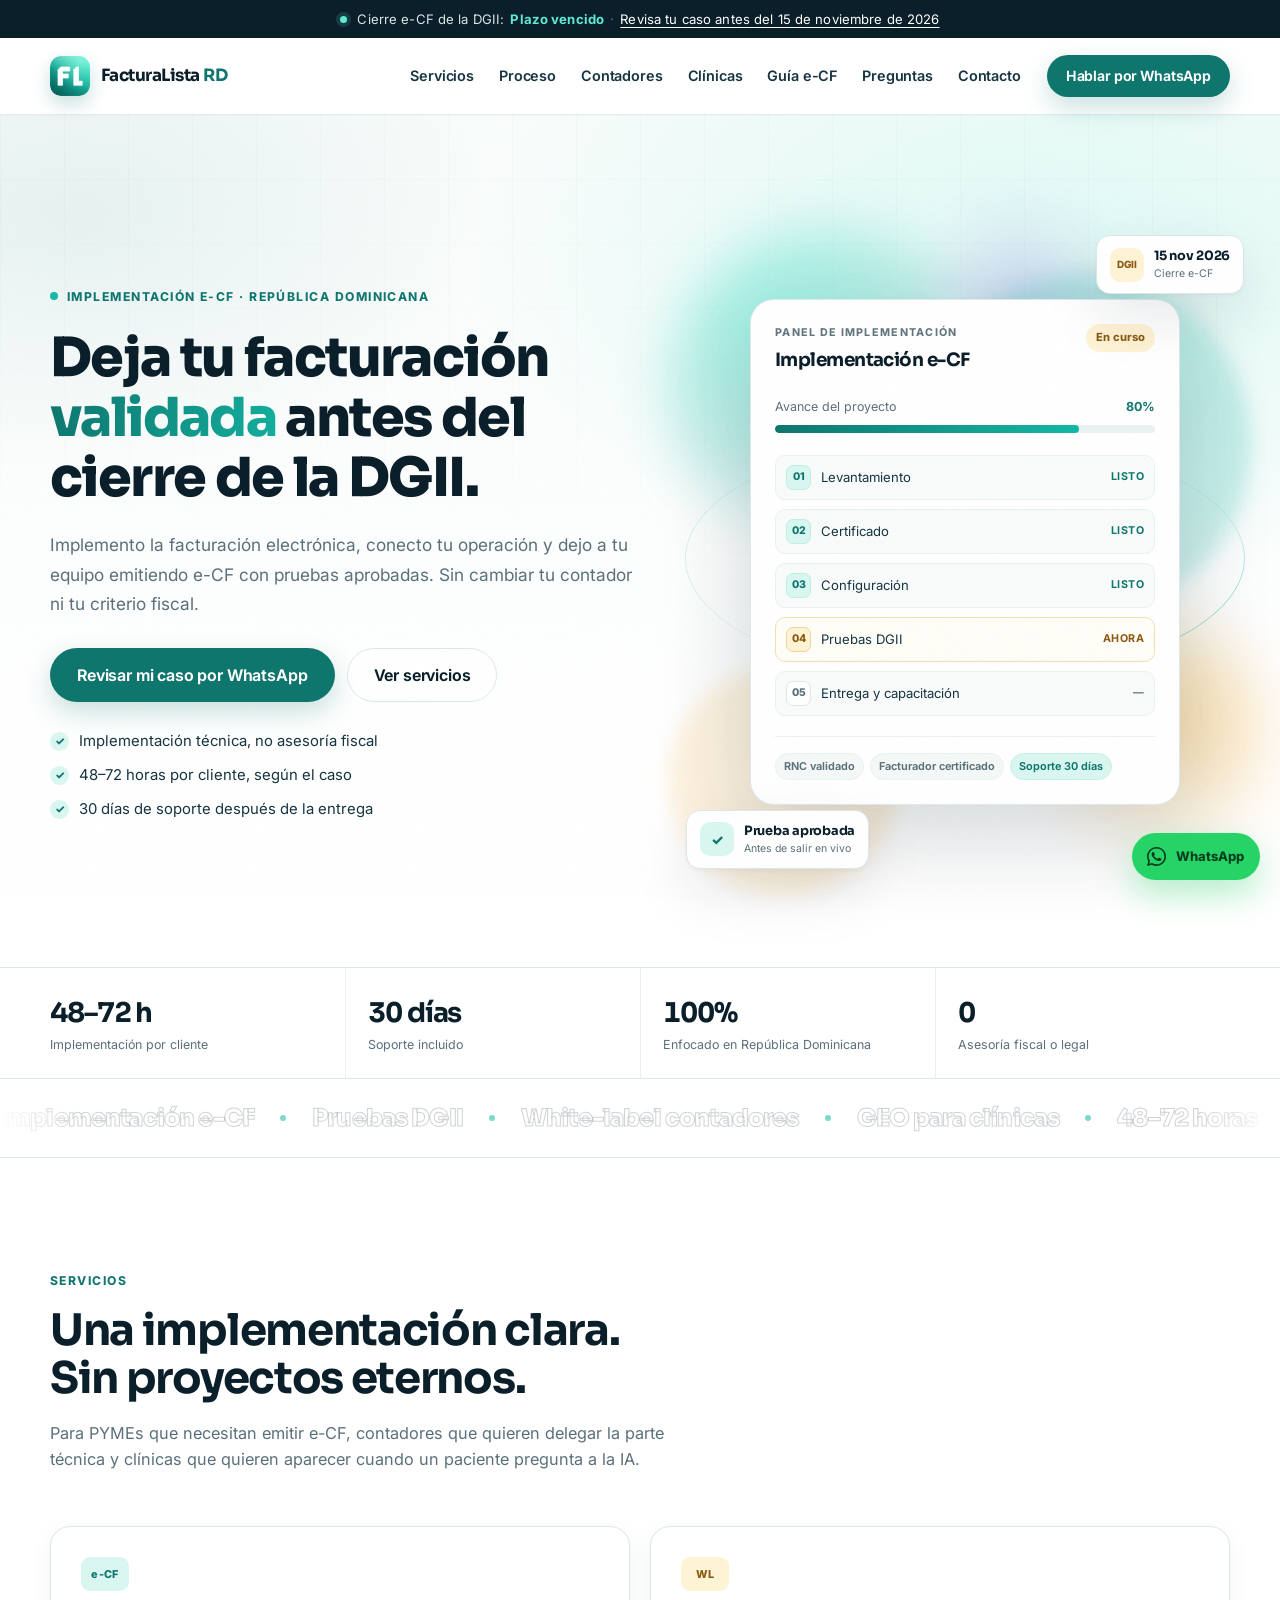
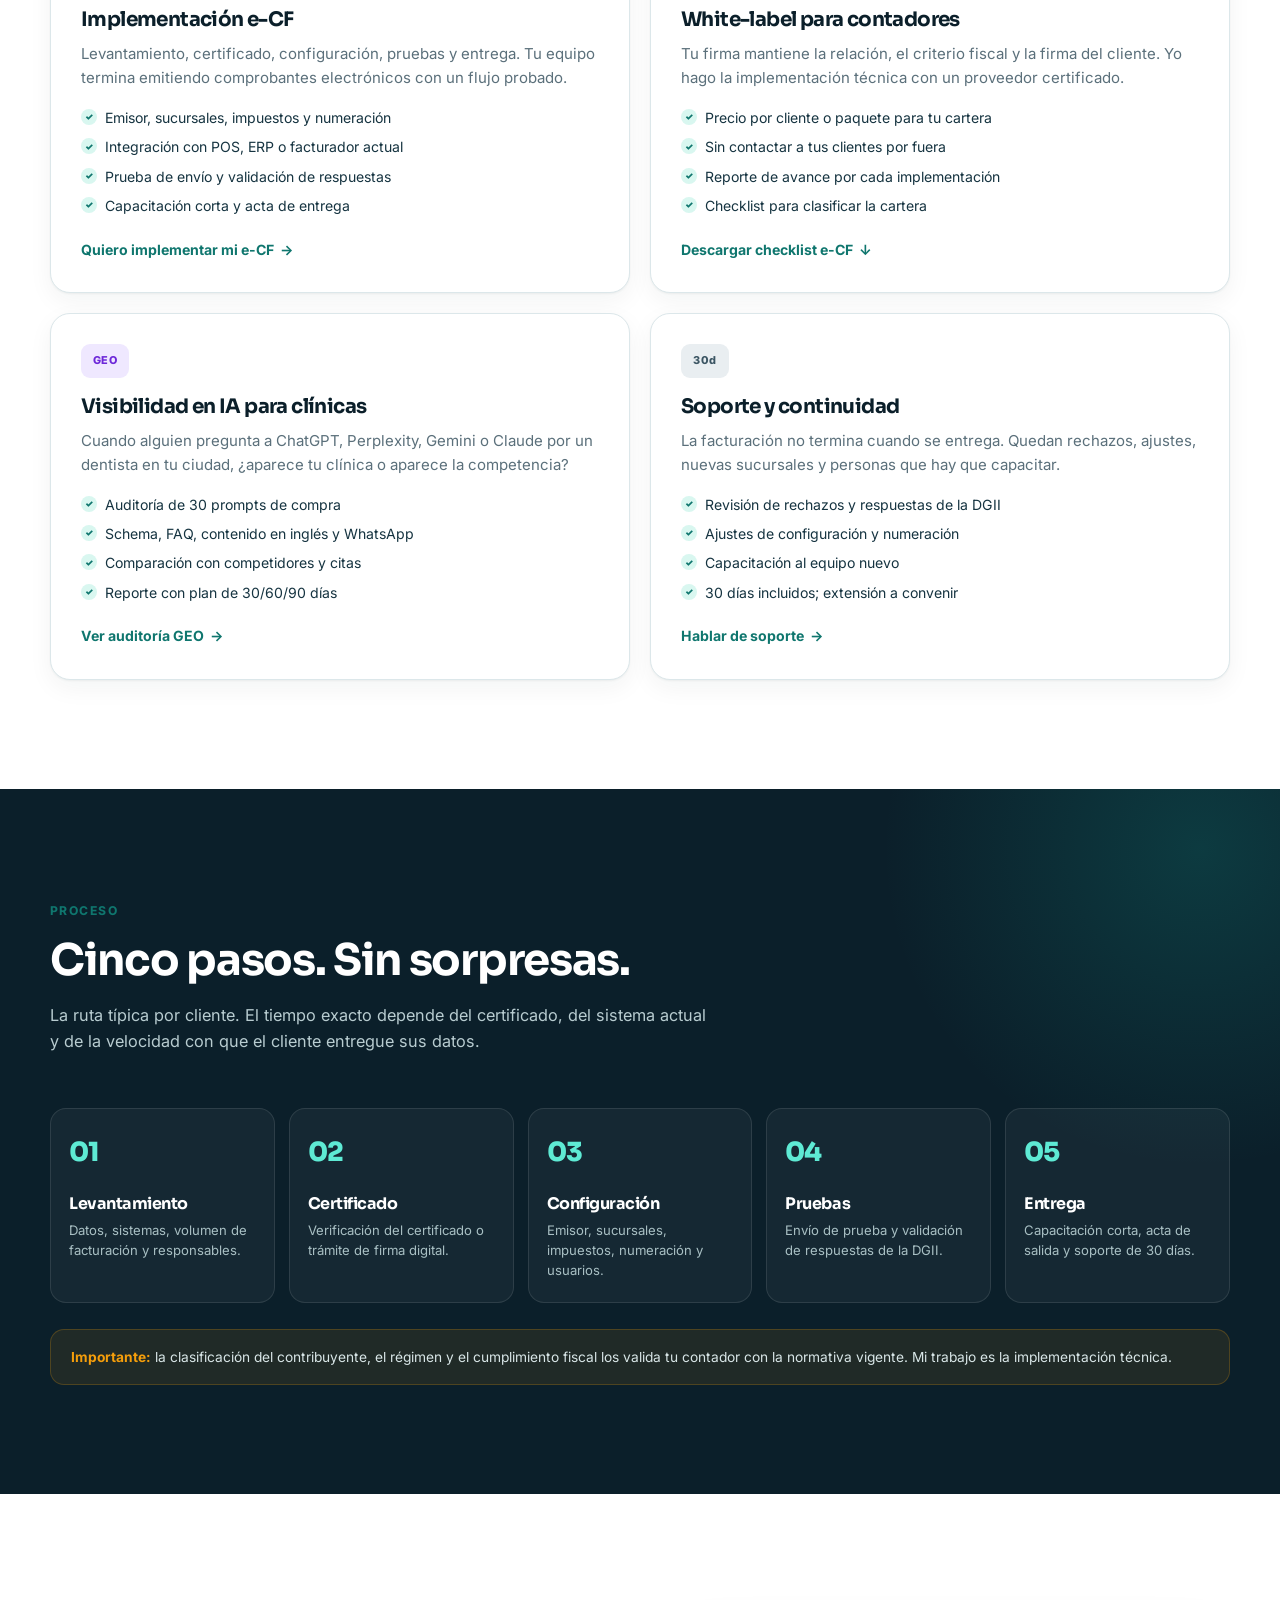
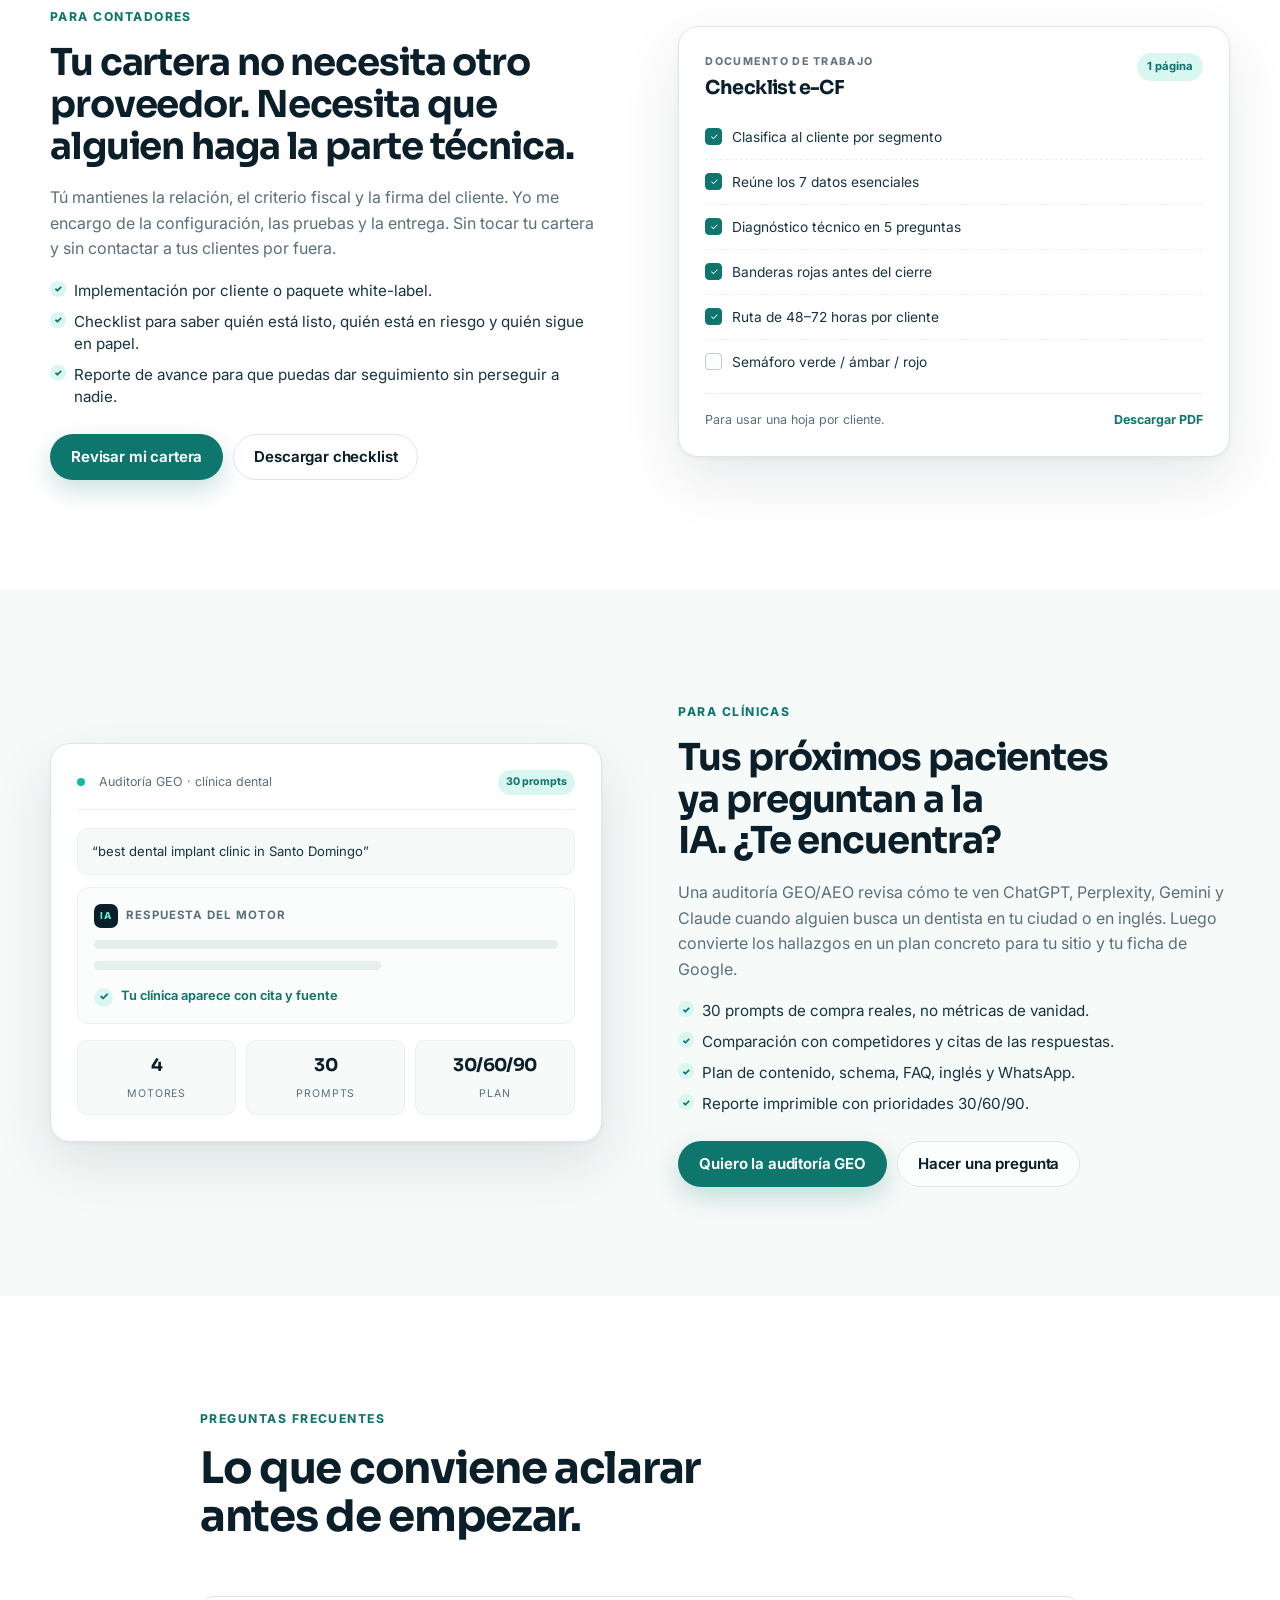
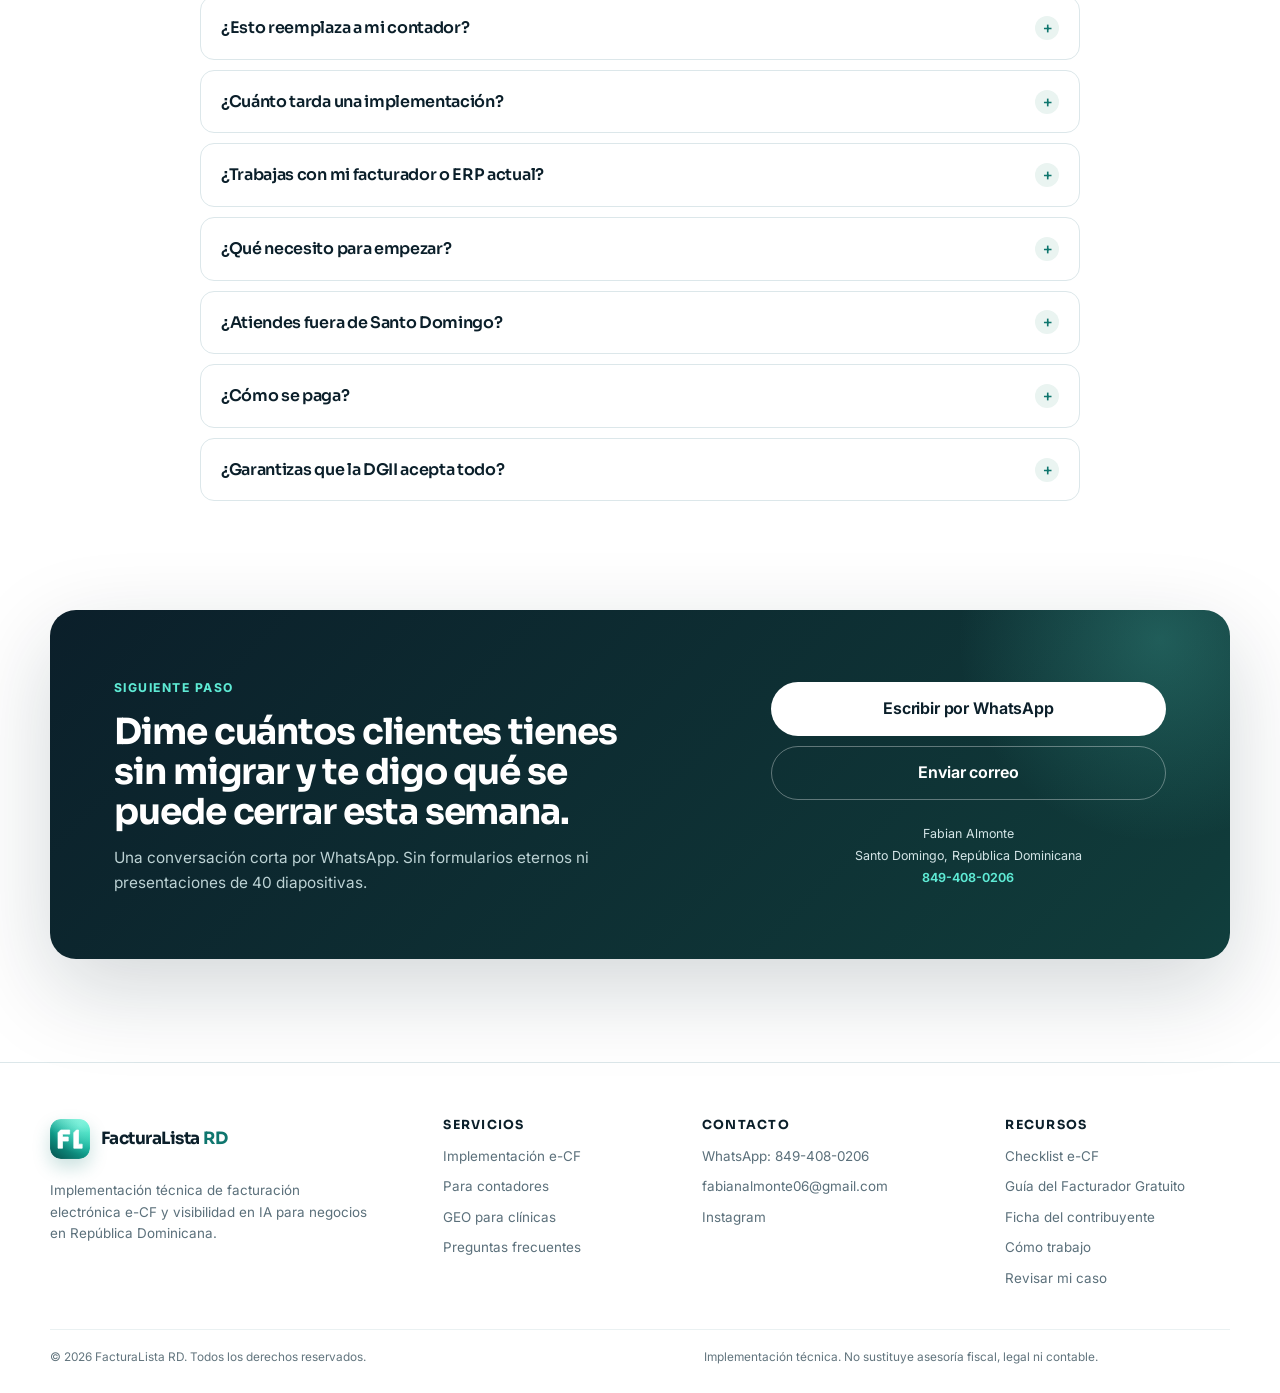
==== commit ea5896c8: "Agrega guia del Facturador Gratuito y ficha tecnica del contribuyente" ====
--- a/index.html
+++ b/index.html
@@ -86,6 +86,7 @@
       <a href="#proceso">Proceso</a>
       <a href="#contadores">Contadores</a>
       <a href="#clinicas">Clínicas</a>
+      <a href="guia-facturador/">Guía e-CF</a>
       <a href="#faq">Preguntas</a>
       <a href="#contacto">Contacto</a>
     </nav>
@@ -478,6 +479,8 @@
     <div class="footer-col">
       <h3>Recursos</h3>
       <a href="assets/checklist-contadores.pdf" download>Checklist e-CF</a>
+      <a href="guia-facturador/">Guía del Facturador Gratuito</a>
+      <a href="ficha-cliente/">Ficha del contribuyente</a>
       <a href="#proceso">Cómo trabajo</a>
       <a href="#contacto">Revisar mi caso</a>
     </div>
